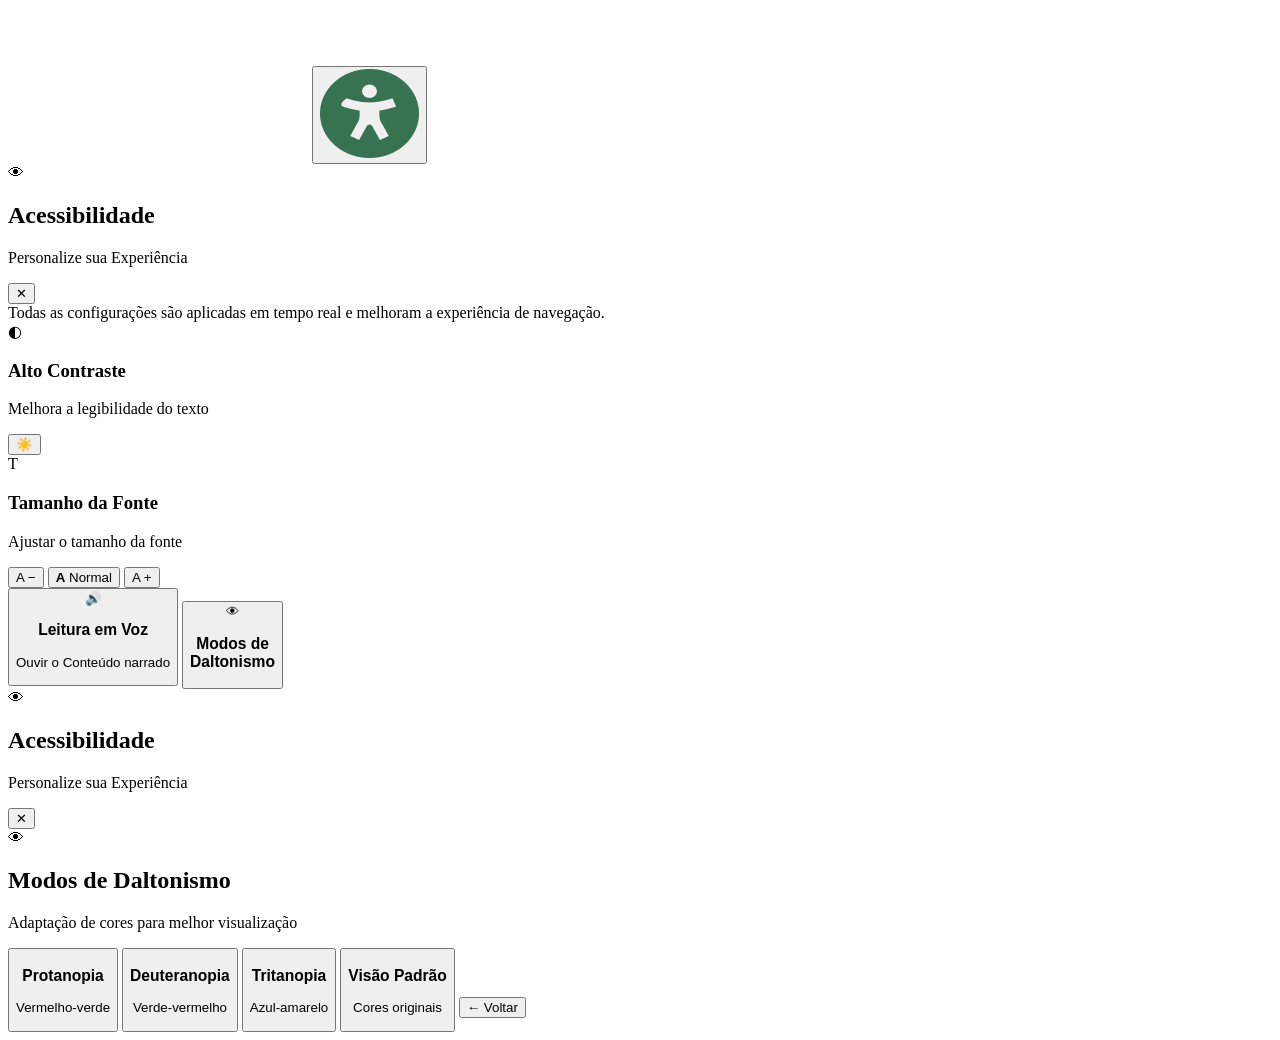
==== acessibilidade.html @ b93f496b "acessiblidade" ====
<!DOCTYPE html>
<html lang="pt-BR">

<head>

    <meta charset="UTF-8">

    <meta name="viewport" content="width=device-width, initial-scale=1.0">

    <title>Acessibilidade</title>

    <link rel="stylesheet" href="acessibilidade.css">
    <link rel="stylesheet" href="acessibilidade-global.css">

</head>

<body>

    <svg class="filtros">

        <filter id="protanopia">

            <feColorMatrix
                type="matrix"
                values="
                0.567 0.433 0     0 0
                0.558 0.442 0     0 0
                0     0.242 0.758 0 0
                0     0     0     1 0">
            </feColorMatrix>

        </filter>

        <filter id="deuteranopia">

            <feColorMatrix
                type="matrix"
                values="
                0.625 0.375 0     0 0
                0.700 0.300 0     0 0
                0     0.300 0.700 0 0
                0     0     0     1 0">
            </feColorMatrix>

        </filter>

        <filter id="tritanopia">

            <feColorMatrix
                type="matrix"
                values="
                0.950 0.050 0     0 0
                0     0.433 0.567 0 0
                0     0.475 0.525 0 0
                0     0     0     1 0">
            </feColorMatrix>

        </filter>

    </svg>

    <button
        id="abrirPainel"
        class="botao-acessibilidade"
        aria-label="Abrir acessibilidade">

        <img src="pictures/Vector.png" alt="Acessibilidade">

    </button>

    <section
        class="painel"
        id="painel"
        aria-label="Painel de acessibilidade">

        <div id="telaPrincipal">

            <header class="cabecalho">

                <div class="icone-olho">
                    👁
                </div>


                <div class="titulo">

                    <h2>Acessibilidade</h2>

                    <p>Personalize sua Experiência</p>

                </div>


                <button
                    id="fechar"
                    class="fechar"
                    aria-label="Fechar painel">

                    ✕

                </button>

            </header>

            <div class="aviso">

                Todas as configurações são aplicadas em tempo real
                e melhoram a experiência de navegação.

            </div>


            <div class="card contraste-card">

                <div class="icone-card">
                    ◐
                </div>


                <div class="informacao">

                    <h3>Alto Contraste</h3>

                    <p>
                        Melhora a legibilidade do texto
                    </p>

                </div>

                <button
                    id="botaoContraste"
                    class="switch"
                    aria-label="Ativar alto contraste">

                    <span id="iconeContraste">☀️</span>

                </button>

            </div>

            <div class="card fonte-card">

                <div class="icone-card icone-t">
                    T
                </div>


                <div class="informacao">

                    <h3>Tamanho da Fonte</h3>

                    <p>
                        Ajustar o tamanho da fonte
                    </p>

                </div>


                <div class="botoes-fonte">

                    <button id="diminuirFonte">
                        A −
                    </button>


                    <button id="fonteNormal">

                        <strong>A</strong>

                        <span>Normal</span>

                    </button>


                    <button id="aumentarFonte">
                        A +
                    </button>

                </div>

            </div>

            <div class="opcoes">

                <button
                    id="leituraVoz"
                    class="card-opcao">

                    <div class="icone-opcao">
                        🔊
                    </div>

                    <h3>Leitura em Voz</h3>

                    <p>
                        Ouvir o Conteúdo narrado
                    </p>

                </button>

                <button
                    id="abrirDaltonismo"
                    class="card-opcao">

                    <div class="icone-opcao">
                        👁
                    </div>

                    <h3>
                        Modos de<br>
                        Daltonismo
                    </h3>

                </button>

            </div>

        </div>

        <div
            id="telaDaltonismo"
            class="tela-daltonismo">

            <header class="cabecalho">

                <div class="icone-olho">
                    👁
                </div>


                <div class="titulo">

                    <h2>Acessibilidade</h2>

                    <p>Personalize sua Experiência</p>

                </div>


                <button
                    id="fecharDaltonismo"
                    class="fechar"
                    aria-label="Fechar painel">

                    ✕

                </button>

            </header>

            <div class="conteudo-daltonismo">


                <div class="titulo-daltonismo">

                    <div class="icone-card">
                        👁
                    </div>


                    <div>

                        <h2>
                            Modos de Daltonismo
                        </h2>

                        <p>
                            Adaptação de cores para melhor visualização
                        </p>

                    </div>

                </div>

                <button
                    class="modo-cor"
                    data-modo="protanopia">

                    <div class="texto-cor">

                        <h3>Protanopia</h3>

                        <p>Vermelho-verde</p>

                    </div>


                    <div class="cores">

                        <span class="cor protanopia-1"></span>

                        <span class="cor protanopia-2"></span>

                        <span class="cor protanopia-3"></span>

                    </div>

                </button>

                <button
                    class="modo-cor"
                    data-modo="deuteranopia">

                    <div class="texto-cor">

                        <h3>Deuteranopia</h3>

                        <p>Verde-vermelho</p>

                    </div>


                    <div class="cores">

                        <span class="cor deuteranopia-1"></span>

                        <span class="cor deuteranopia-2"></span>

                        <span class="cor deuteranopia-3"></span>

                    </div>

                </button>

                <button
                    class="modo-cor"
                    data-modo="tritanopia">

                    <div class="texto-cor">

                        <h3>Tritanopia</h3>

                        <p>Azul-amarelo</p>

                    </div>


                    <div class="cores">

                        <span class="cor tritanopia-1"></span>

                        <span class="cor tritanopia-2"></span>

                        <span class="cor tritanopia-3"></span>

                    </div>

                </button>

                <button
                    class="modo-cor"
                    data-modo="normal">

                    <div class="texto-cor">

                        <h3>Visão Padrão</h3>

                        <p>Cores originais</p>

                    </div>


                    <div class="cores">

                        <span class="cor padrao-1"></span>

                        <span class="cor padrao-2"></span>

                        <span class="cor padrao-3"></span>

                    </div>

                </button>

                <button
                    id="voltar"
                    class="voltar">

                    ← Voltar

                </button>

            </div>

        </div>

    </section>

    <script src="acessibilidade-global.js"></script>

</body>

</html>
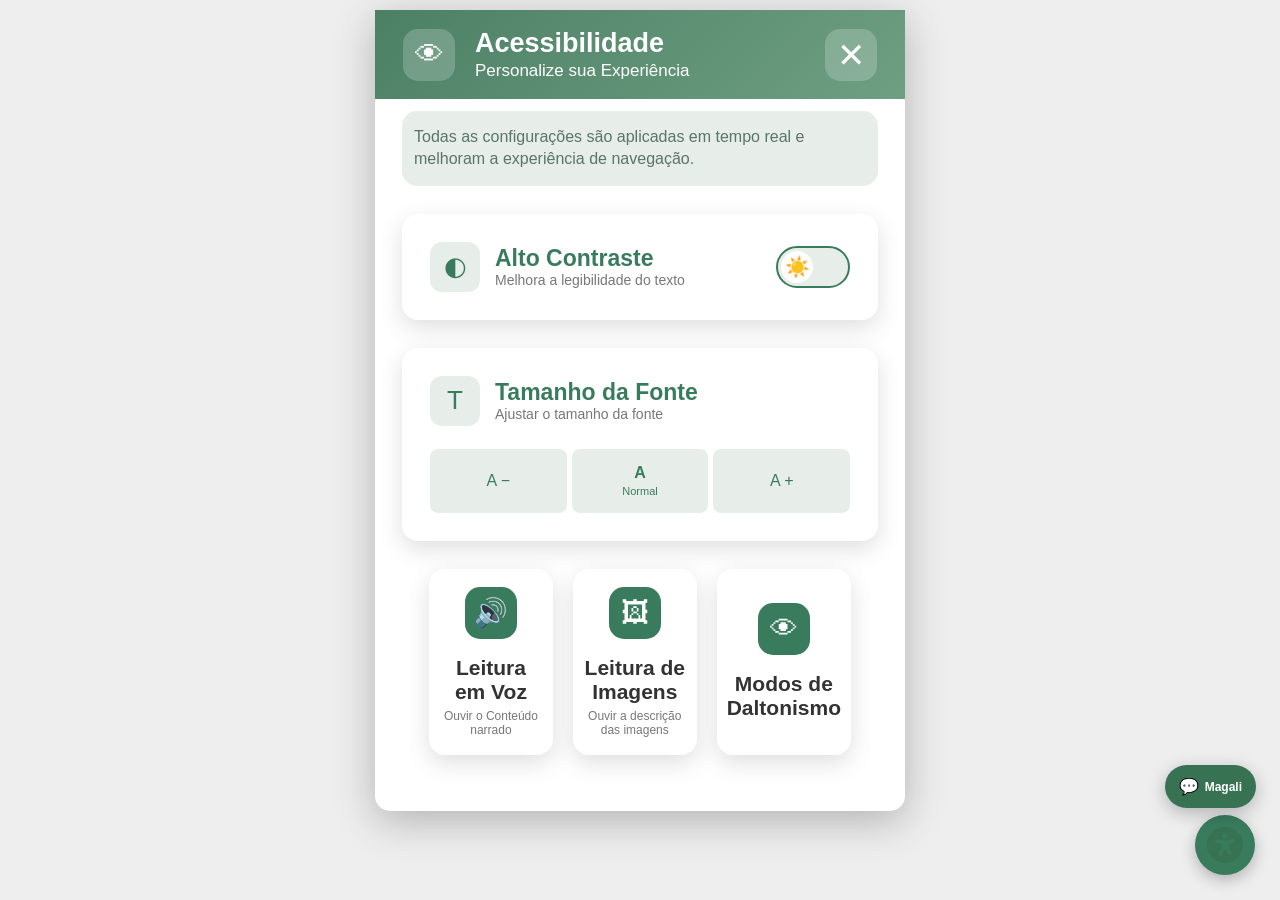
==== commit bc4b14de: "IA" ====
--- a/acessibilidade.html
+++ b/acessibilidade.html
@@ -199,6 +199,22 @@
                 </button>
 
                 <button
+                    id="leituraImagens"
+                    class="card-opcao">
+
+                    <div class="icone-opcao">
+                        🖼
+                    </div>
+
+                    <h3>Leitura de Imagens</h3>
+
+                    <p>
+                        Ouvir a descrição das imagens
+                    </p>
+
+                </button>
+
+                <button
                     id="abrirDaltonismo"
                     class="card-opcao">
 
--- a/acessibilidade.css
+++ b/acessibilidade.css
@@ -0,0 +1,1060 @@
+* {
+    margin: 0;
+    padding: 0;
+    box-sizing: border-box;
+}
+
+
+body {
+
+    font-family: Arial, Helvetica, sans-serif;
+
+    background: #eeeeee;
+
+    color: #333;
+
+    transition: all 0.3s ease;
+
+}
+
+.filtros {
+
+    position: absolute;
+
+    width: 0;
+
+    height: 0;
+
+}
+
+.conteudo-site {
+
+    min-height: 100vh;
+
+    padding: 50px;
+
+}
+
+
+.conteudo-site h1 {
+
+    margin-bottom: 20px;
+
+}
+
+
+.conteudo-site p {
+
+    margin-bottom: 15px;
+
+    line-height: 1.6;
+
+}
+
+.painel {
+
+    position: fixed;
+
+    top: 10px;
+
+    left: 50%;
+
+    transform: translateX(-50%);
+
+    width: 530px;
+
+    max-width: calc(100% - 30px);
+
+    max-height: calc(100vh - 20px);
+
+    overflow-y: auto;
+
+    background: #ffffff;
+
+    border-radius: 0 0 15px 15px;
+
+    box-shadow:
+        0 10px 40px rgba(0, 0, 0, 0.25);
+
+    z-index: 1000;
+
+}
+
+.cabecalho {
+
+    display: flex;
+
+    align-items: center;
+
+    gap: 20px;
+
+    padding: 18px 28px;
+
+    background:
+        linear-gradient(
+            135deg,
+            #4c8065,
+            #6e9f82
+        );
+
+    color: white;
+
+}
+
+
+.icone-olho {
+
+    width: 52px;
+
+    height: 52px;
+
+    border-radius: 15px;
+
+    background:
+        rgba(255,255,255,0.20);
+
+    display: flex;
+
+    align-items: center;
+
+    justify-content: center;
+
+    font-size: 29px;
+
+}
+
+
+.titulo {
+
+    flex: 1;
+
+}
+
+
+.titulo h2 {
+
+    font-size: 27px;
+
+    margin-bottom: 2px;
+
+}
+
+
+.titulo p {
+
+    font-size: 17px;
+
+}
+
+
+.fechar {
+
+    width: 52px;
+
+    height: 52px;
+
+    border: none;
+
+    border-radius: 15px;
+
+    background:
+        rgba(255,255,255,0.20);
+
+    color: white;
+
+    font-size: 34px;
+
+    cursor: pointer;
+
+    display: flex;
+
+    align-items: center;
+
+    justify-content: center;
+
+    transition: 0.2s;
+
+}
+
+
+.fechar:hover {
+
+    background:
+        rgba(255,255,255,0.35);
+
+}
+
+.aviso {
+
+    margin: 12px 27px 28px;
+
+    padding: 15px 12px;
+
+    border-radius: 15px;
+
+    background: #e7eee9;
+
+    color: #597566;
+
+    line-height: 1.4;
+
+}
+
+.card {
+
+    margin: 0 27px 28px;
+
+    padding: 28px;
+
+    background: white;
+
+    border-radius: 16px;
+
+    box-shadow:
+        0 8px 25px rgba(0,0,0,0.13);
+
+    display: flex;
+
+    align-items: center;
+
+    gap: 15px;
+
+    flex-wrap: wrap;
+
+}
+
+
+.icone-card {
+
+    width: 52px;
+
+    height: 52px;
+
+    border-radius: 15px;
+
+    background: #397c5d;
+
+    color: white;
+
+    display: flex;
+
+    align-items: center;
+
+    justify-content: center;
+
+    font-size: 28px;
+
+    flex-shrink: 0;
+
+}
+
+
+.informacao {
+
+    flex: 1;
+
+}
+
+
+.informacao h3 {
+
+    color: #397c5d;
+
+    font-size: 23px;
+
+}
+
+
+.informacao p {
+
+    color: #777;
+
+    margin-top: 3px;
+
+}
+
+.switch {
+
+    width: 88px;
+
+    height: 48px;
+
+    border: none;
+
+    border-radius: 30px;
+
+    background: #e1e5eb;
+
+    padding: 5px;
+
+    cursor: pointer;
+
+    display: flex;
+
+    align-items: center;
+
+    justify-content: flex-start;
+
+    transition: 0.3s;
+
+}
+
+
+.switch span {
+
+    width: 38px;
+
+    height: 38px;
+
+    border-radius: 50%;
+
+    background: white;
+
+    display: flex;
+
+    align-items: center;
+
+    justify-content: center;
+
+    font-size: 20px;
+
+    transition: 0.3s;
+
+}
+
+body.alto-contraste .switch {
+
+    background: #333;
+
+    justify-content: flex-end;
+
+}
+
+.botoes-fonte {
+
+    width: 100%;
+
+    display: flex;
+
+    gap: 20px;
+
+    margin-top: 8px;
+
+}
+
+
+.botoes-fonte button {
+
+    flex: 1;
+
+    height: 64px;
+
+    border: none;
+
+    border-radius: 14px;
+
+    background: #f0f1f4;
+
+    color: #818995;
+
+    cursor: pointer;
+
+    font-size: 22px;
+
+    font-weight: bold;
+
+    display: flex;
+
+    align-items: center;
+
+    justify-content: center;
+
+    flex-direction: column;
+
+    transition: 0.2s;
+
+}
+
+
+.botoes-fonte button:hover {
+
+    background: #dfe6e1;
+
+}
+
+
+.botoes-fonte span {
+
+    font-size: 16px;
+
+    margin-top: 3px;
+
+}
+
+.opcoes {
+
+    display: flex;
+
+    gap: 28px;
+
+    padding: 0 27px 28px;
+
+}
+
+
+.card-opcao {
+
+    flex: 1;
+
+    min-height: 160px;
+
+    border: none;
+
+    border-radius: 16px;
+
+    background: white;
+
+    box-shadow:
+        0 8px 25px rgba(0,0,0,0.13);
+
+    cursor: pointer;
+
+    padding: 20px;
+
+    text-align: center;
+
+    color: #397c5d;
+
+    display: flex;
+
+    align-items: center;
+
+    justify-content: center;
+
+    flex-direction: column;
+
+    transition: 0.2s;
+
+}
+
+
+.card-opcao:hover {
+
+    transform: translateY(-3px);
+
+}
+
+
+.icone-opcao {
+
+    width: 52px;
+
+    height: 52px;
+
+    border-radius: 15px;
+
+    background: #397c5d;
+
+    color: white;
+
+    display: flex;
+
+    align-items: center;
+
+    justify-content: center;
+
+    font-size: 25px;
+
+    margin-bottom: 12px;
+
+}
+
+
+.card-opcao h3 {
+
+    font-size: 21px;
+
+}
+
+
+.card-opcao p {
+
+    color: #777;
+
+    margin-top: 5px;
+
+}
+
+.tela-daltonismo {
+
+    display: none;
+
+}
+
+
+.conteudo-daltonismo {
+
+    padding: 14px 32px 25px;
+
+}
+
+
+.titulo-daltonismo {
+
+    display: flex;
+
+    align-items: center;
+
+    gap: 16px;
+
+    margin-bottom: 25px;
+
+}
+
+
+.titulo-daltonismo h2 {
+
+    color: #397c5d;
+
+    font-size: 23px;
+
+}
+
+
+.titulo-daltonismo p {
+
+    color: #777;
+
+    margin-top: 5px;
+
+}
+
+.modo-cor {
+
+    width: 100%;
+
+    min-height: 100px;
+
+    border: none;
+
+    border-radius: 17px;
+
+    background: #f9fafb;
+
+    box-shadow:
+        0 8px 20px rgba(0,0,0,0.12);
+
+    margin-bottom: 24px;
+
+    padding: 15px;
+
+    display: flex;
+
+    align-items: center;
+
+    justify-content: space-between;
+
+    cursor: pointer;
+
+    text-align: left;
+
+    transition: 0.2s;
+
+}
+
+
+.modo-cor:hover {
+
+    transform: translateY(-2px);
+
+    box-shadow:
+        0 10px 25px rgba(0,0,0,0.18);
+
+}
+
+
+.texto-cor h3 {
+
+    color: #397c5d;
+
+    font-size: 24px;
+
+}
+
+
+.texto-cor p {
+
+    color: #777;
+
+    font-size: 16px;
+
+    margin-top: 5px;
+
+}
+
+.cores {
+
+    display: flex;
+
+    gap: 14px;
+
+}
+
+
+.cor {
+
+    width: 46px;
+
+    height: 46px;
+
+    border-radius: 12px;
+
+    border: 2px solid #ddd;
+
+}
+
+.protanopia-1 {
+
+    background: #bd8907;
+
+}
+
+
+.protanopia-2 {
+
+    background: #4169d9;
+
+}
+
+
+.protanopia-3 {
+
+    background: #ffd000;
+
+}
+
+.deuteranopia-1 {
+
+    background: #974b10;
+
+}
+
+
+.deuteranopia-2 {
+
+    background: #4787b5;
+
+}
+
+
+.deuteranopia-3 {
+
+    background: #f5a15e;
+
+}
+
+.tritanopia-1 {
+
+    background: #e7153c;
+
+}
+
+
+.tritanopia-2 {
+
+    background: #13bec5;
+
+}
+
+
+.tritanopia-3 {
+
+    background: #ef63ac;
+
+}
+
+.padrao-1 {
+
+    background: #286644;
+
+}
+
+
+.padrao-2 {
+
+    background: #a3d2b8;
+
+}
+
+
+.padrao-3 {
+
+    background: #86bea0;
+
+}
+
+.voltar {
+
+    width: 100%;
+
+    padding: 14px;
+
+    border: none;
+
+    border-radius: 12px;
+
+    background: #397c5d;
+
+    color: white;
+
+    font-size: 17px;
+
+    cursor: pointer;
+
+}
+
+
+.voltar:hover {
+
+    background: #2f684d;
+
+}
+
+.botao-acessibilidade {
+
+    position: fixed;
+
+    right: 25px;
+
+    bottom: 25px;
+
+    width: 60px;
+
+    height: 60px;
+
+    border: none;
+
+    border-radius: 50%;
+
+    background: #397c5d;
+
+    color: white;
+
+    font-size: 27px;
+
+    cursor: pointer;
+
+    box-shadow:
+        0 5px 15px rgba(0,0,0,0.25);
+
+    display: flex;
+
+    align-items: center;
+
+    justify-content: center;
+
+    z-index: 900;
+
+}
+
+.botao-acessibilidade img {
+
+    width: 36px;
+
+    height: 36px;
+
+    display: block;
+
+}
+
+body.alto-contraste {
+
+    background: #000;
+
+    color: white;
+
+}
+
+
+body.alto-contraste .conteudo-site {
+
+    background: #000;
+
+    color: white;
+
+}
+
+
+body.alto-contraste .painel {
+
+    background: #000;
+
+    border: 2px solid white;
+
+}
+
+
+body.alto-contraste .cabecalho {
+
+    background: #000;
+
+    border-bottom: 2px solid white;
+
+}
+
+
+body.alto-contraste .aviso {
+
+    background: #000;
+
+    color: white;
+
+    border: 2px solid white;
+
+}
+
+
+body.alto-contraste .card,
+
+body.alto-contraste .card-opcao,
+
+body.alto-contraste .modo-cor {
+
+    background: #000;
+
+    color: white;
+
+    border: 2px solid white;
+
+    box-shadow: none;
+
+}
+
+
+body.alto-contraste h2,
+
+body.alto-contraste h3,
+
+body.alto-contraste p {
+
+    color: white;
+
+}
+
+
+body.alto-contraste .botoes-fonte button {
+
+    background: #000;
+
+    color: white;
+
+    border: 2px solid white;
+
+}
+
+body.protanopia {
+
+    filter: url("#protanopia");
+
+}
+
+
+body.deuteranopia {
+
+    filter: url("#deuteranopia");
+
+}
+
+
+body.tritanopia {
+
+    filter: url("#tritanopia");
+
+}
+
+@media (max-width: 560px){
+    .conteudo-site{
+        padding: 28px 16px 90px;
+    }
+
+    .painel{
+        width: calc(100% - 16px);
+        max-width: none;
+        max-height: calc(100vh - 16px);
+        top: 8px;
+    }
+
+    .cabecalho{
+        gap: 10px;
+        padding: 14px 16px;
+    }
+
+    .icone-olho{
+        width: 42px;
+        height: 42px;
+        flex: 0 0 42px;
+        font-size: 24px;
+    }
+
+    .titulo h2{
+        font-size: 20px;
+    }
+
+    .titulo p{
+        font-size: 13px;
+    }
+
+    .fechar{
+        width: 42px;
+        height: 42px;
+        font-size: 26px;
+    }
+
+    .card{
+        margin: 0 16px 16px;
+        padding: 16px;
+    }
+
+    .opcoes{
+        gap: 10px;
+        margin: 0 16px 16px;
+    }
+
+    .card-opcao{
+        padding: 14px 8px;
+    }
+}
+
+@media (max-width: 600px) {
+
+    .painel {
+
+        top: 0;
+
+        width: 100%;
+
+        max-width: 100%;
+
+        max-height: 100vh;
+
+        border-radius: 0;
+
+    }
+
+
+    .cabecalho {
+
+        padding: 15px;
+
+        gap: 12px;
+
+    }
+
+
+    .icone-olho {
+
+        width: 48px;
+
+        height: 48px;
+
+    }
+
+
+    .titulo h2 {
+
+        font-size: 22px;
+
+    }
+
+
+    .titulo p {
+
+        font-size: 14px;
+
+    }
+
+
+    .fechar {
+
+        width: 48px;
+
+        height: 48px;
+
+    }
+
+
+    .card {
+
+        margin-left: 15px;
+
+        margin-right: 15px;
+
+        padding: 20px;
+
+    }
+
+
+    .aviso {
+
+        margin-left: 15px;
+
+        margin-right: 15px;
+
+    }
+
+
+    .opcoes {
+
+        padding-left: 15px;
+
+        padding-right: 15px;
+
+        flex-direction: column;
+
+    }
+
+
+    .botoes-fonte {
+
+        gap: 8px;
+
+    }
+
+
+    .conteudo-daltonismo {
+
+        padding: 15px;
+
+    }
+
+
+    .modo-cor {
+
+        padding: 14px;
+
+    }
+
+
+    .cores {
+
+        gap: 6px;
+
+    }
+
+
+    .cor {
+
+        width: 39px;
+
+        height: 39px;
+
+    }
+
+
+    .texto-cor h3 {
+
+        font-size: 20px;
+
+    }
+
+}
--- a/acessibilidade-global.css
+++ b/acessibilidade-global.css
@@ -0,0 +1,399 @@
+.painel {
+    position: fixed;
+    top: 10px;
+    left: 50%;
+    transform: translateX(-50%);
+    width: 530px;
+    max-width: calc(100% - 30px);
+    max-height: calc(100vh - 20px);
+    overflow-y: auto;
+    background: #fff;
+    border-radius: 0 0 15px 15px;
+    box-shadow: 0 10px 40px rgba(0, 0, 0, .25);
+    z-index: 1000;
+}
+
+.chat-magali-botao {
+    position: fixed;
+    right: 24px;
+    bottom: 92px;
+    z-index: 999;
+    display: flex;
+    align-items: center;
+    gap: 6px;
+    padding: 12px 14px;
+    border: 0;
+    border-radius: 24px;
+    background: #377252;
+    color: #fff;
+    box-shadow: 0 5px 18px rgba(0, 0, 0, .25);
+    cursor: pointer;
+    font: inherit;
+}
+
+.chat-magali-botao:hover { background: #24543d; }
+.chat-magali-botao span { font-size: 12px; font-weight: 600; }
+.chat-magali[hidden] { display: none; }
+.chat-magali {
+    position: fixed;
+    right: 24px;
+    bottom: 150px;
+    z-index: 1100;
+    width: min(360px, calc(100vw - 32px));
+    overflow: hidden;
+    border-radius: 16px;
+    background: #fff;
+    box-shadow: 0 12px 35px rgba(0, 0, 0, .28);
+}
+.chat-magali-cabecalho { display: flex; align-items: center; gap: 10px; padding: 14px; background: #377252; color: #fff; }
+.chat-magali-cabecalho strong, .chat-magali-cabecalho span { display: block; }
+.chat-magali-cabecalho span { margin-top: 2px; font-size: 11px; opacity: .85; }
+.chat-magali-avatar { display: grid; place-items: center; width: 36px; height: 36px; border-radius: 50%; background: #d9fdd3; color: #24543d; font-weight: 700; }
+.chat-magali-avatar { display: flex; align-items: center; justify-content: center; }
+.chat-magali-fechar { margin-left: auto; border: 0; background: transparent; color: #fff; font-size: 25px; cursor: pointer; }
+.chat-magali-mensagens { display: flex; flex-direction: column; gap: 8px; max-height: 280px; padding: 14px; overflow-y: auto; background: #f3f6f3; }
+.chat-magali-mensagem { max-width: 85%; margin: 0; padding: 9px 11px; border-radius: 12px; font-size: 13px; line-height: 1.4; }
+.chat-magali-mensagem.magali { align-self: flex-start; background: #fff; color: #263c2e; }
+.chat-magali-mensagem.usuario { align-self: flex-end; background: #d9fdd3; color: #24543d; }
+.chat-magali-form { display: flex; gap: 8px; padding: 10px; background: #fff; }
+.chat-magali-form input { min-width: 0; flex: 1; padding: 10px; border: 1px solid #c9d8cd; border-radius: 20px; outline: none; font: inherit; }
+.chat-magali-form button { width: 40px; border: 0; border-radius: 50%; background: #377252; color: #fff; cursor: pointer; }
+.sr-only { position: absolute; width: 1px; height: 1px; padding: 0; margin: -1px; overflow: hidden; clip: rect(0, 0, 0, 0); white-space: nowrap; border: 0; }
+
+@media (max-width: 520px) {
+    .chat-magali-botao { right: 16px; bottom: 82px; }
+    .chat-magali { right: 16px; bottom: 138px; }
+}
+
+.painel[hidden] {
+    display: none;
+}
+
+.painel .cabecalho {
+    display: flex;
+    align-items: center;
+    gap: 20px;
+    padding: 18px 28px;
+    background: linear-gradient(135deg, #4c8065, #6e9f82);
+    color: #fff;
+    cursor: grab;
+    touch-action: none;
+}
+
+.painel.arrastando .cabecalho {
+    cursor: grabbing;
+}
+
+.confirmacao-acessibilidade[hidden] {
+    display: none;
+}
+
+.confirmacao-acessibilidade {
+    position: fixed;
+    inset: 0;
+    z-index: 2000;
+    display: grid;
+    place-items: center;
+    padding: 20px;
+    background: rgba(0, 0, 0, .55);
+}
+
+.confirmacao-acessibilidade { display: flex; align-items: center; justify-content: center; }
+
+.confirmacao-caixa {
+    width: min(360px, 100%);
+    padding: 24px;
+    border-radius: 14px;
+    background: #fff;
+    color: #263c2e;
+    box-shadow: 0 12px 35px rgba(0, 0, 0, .3);
+    text-align: center;
+}
+
+.confirmacao-caixa h2 {
+    margin: 0 0 10px;
+    color: #244b35;
+}
+
+.confirmacao-caixa p {
+    margin: 0 0 20px;
+    line-height: 1.5;
+}
+
+.confirmacao-acoes {
+    display: flex;
+    justify-content: center;
+    gap: 10px;
+}
+
+.confirmacao-acoes button {
+    width: auto;
+    min-width: 100px;
+    padding: 10px 16px;
+    border: 0;
+    border-radius: 8px;
+    cursor: pointer;
+}
+
+#cancelarConfirmacao {
+    background: #e7eee9;
+    color: #315d45;
+}
+
+#aceitarConfirmacao {
+    background: #377252;
+    color: #fff;
+}
+
+.cancelar-acao {
+    background: #e7eee9;
+    color: #315d45;
+}
+
+.aceitar-acao {
+    background: #a62e2e;
+    color: #fff;
+}
+
+body.alto-contraste .confirmacao-caixa {
+    background: #000;
+    border: 2px solid #fff;
+    color: #fff;
+}
+
+body.alto-contraste .confirmacao-caixa h2,
+body.alto-contraste .confirmacao-caixa p {
+    color: #fff;
+}
+
+.painel .icone-olho {
+    width: 52px;
+    height: 52px;
+    border-radius: 15px;
+    background: rgba(255, 255, 255, .2);
+    display: flex;
+    align-items: center;
+    justify-content: center;
+    font-size: 29px;
+}
+
+.painel .titulo { flex: 1; }
+.painel .titulo h2 { margin: 0 0 2px; font-size: 27px; }
+.painel .titulo p { margin: 0; font-size: 17px; }
+
+.painel button { font: inherit; cursor: pointer; }
+.painel .fechar {
+    width: 52px;
+    height: 52px;
+    border: 0;
+    border-radius: 15px;
+    background: rgba(255, 255, 255, .2);
+    color: #fff;
+    font-size: 34px;
+}
+
+.painel .aviso {
+    margin: 12px 27px 28px;
+    padding: 15px 12px;
+    border-radius: 15px;
+    background: #e7eee9;
+    color: #597566;
+    line-height: 1.4;
+}
+
+.painel .card {
+    margin: 0 27px 28px;
+    padding: 28px;
+    background: #fff;
+    border-radius: 16px;
+    box-shadow: 0 8px 25px rgba(0, 0, 0, .13);
+    display: flex;
+    align-items: center;
+    gap: 15px;
+}
+
+.painel .icone-card {
+    width: 50px;
+    height: 50px;
+    flex: 0 0 50px;
+    border-radius: 12px;
+    background: #e7eee9;
+    display: flex;
+    align-items: center;
+    justify-content: center;
+    color: #397c5d;
+    font-size: 26px;
+}
+
+.painel .informacao { flex: 1; }
+.painel .informacao h3, .painel .informacao p { margin: 0; }
+.painel .informacao p { color: #777; font-size: 14px; }
+.painel .switch {
+    width: 74px;
+    height: 42px;
+    padding: 3px;
+    border: 2px solid #397c5d;
+    border-radius: 24px;
+    background: #e7eee9;
+    display: flex;
+    align-items: center;
+    justify-content: flex-start;
+    font-size: 22px;
+}
+.painel .switch span {
+    width: 32px;
+    height: 32px;
+    border-radius: 50%;
+    background: #fff;
+    display: flex;
+    align-items: center;
+    justify-content: center;
+    line-height: 1;
+}
+body.alto-contraste .painel .switch {
+    background: #222;
+    border-color: #fff;
+    justify-content: flex-end;
+}
+.painel .botoes-fonte { display: flex; gap: 5px; }
+.painel .botoes-fonte button, .painel .voltar {
+    padding: 10px;
+    border: 0;
+    border-radius: 8px;
+    background: #e7eee9;
+    color: #397c5d;
+}
+.painel .botoes-fonte span { display: block; font-size: 11px; }
+.painel .opcoes { display: flex; gap: 20px; margin: 0 27px 28px; }
+.painel .card-opcao {
+    flex: 1;
+    padding: 18px 10px;
+    border: 0;
+    border-radius: 16px;
+    background: #fff;
+    box-shadow: 0 8px 25px rgba(0, 0, 0, .13);
+    color: #333;
+}
+.painel .icone-opcao { font-size: 28px; }
+.painel .card-opcao h3, .painel .card-opcao p { margin: 5px 0 0; }
+.painel .card-opcao p { font-size: 12px; color: #777; }
+.painel .card-opcao.ativo { background: #d9fdd3; box-shadow: 0 0 0 3px #377252; }
+.painel .tela-daltonismo[hidden] { display: none; }
+.painel .conteudo-daltonismo { padding: 25px 27px; }
+.painel .titulo-daltonismo { display: flex; gap: 15px; align-items: center; margin-bottom: 20px; }
+.painel .titulo-daltonismo h2, .painel .titulo-daltonismo p { margin: 0; }
+.painel .titulo-daltonismo p { color: #777; font-size: 13px; }
+.painel .modo-cor {
+    width: 100%;
+    margin-bottom: 12px;
+    padding: 15px;
+    border: 0;
+    border-radius: 12px;
+    background: #f2f5f3;
+    display: flex;
+    align-items: center;
+    justify-content: space-between;
+    text-align: left;
+}
+.painel .modo-cor h3, .painel .modo-cor p { margin: 0; }
+.painel .modo-cor p { color: #777; font-size: 13px; }
+.painel .cores { display: flex; gap: 4px; }
+.painel .cor { width: 18px; height: 18px; border-radius: 50%; }
+.painel .protanopia-1 { background: #d9534f; }
+.painel .protanopia-2 { background: #5cb85c; }
+.painel .protanopia-3 { background: #428bca; }
+.painel .deuteranopia-1 { background: #e6ab02; }
+.painel .deuteranopia-2 { background: #7570b3; }
+.painel .deuteranopia-3 { background: #1b9e77; }
+.painel .tritanopia-1 { background: #e7298a; }
+.painel .tritanopia-2 { background: #66a61e; }
+.painel .tritanopia-3 { background: #1f78b4; }
+.painel .padrao-1 { background: #f00; }
+.painel .padrao-2 { background: #0a0; }
+.painel .padrao-3 { background: #00f; }
+.painel .voltar { width: 100%; margin-top: 8px; }
+
+body.alto-contraste { background: #000; color: #fff; }
+body.alto-contraste .painel { background: #000; border: 2px solid #fff; }
+body.alto-contraste a,
+body.alto-contraste label,
+body.alto-contraste input,
+body.alto-contraste textarea,
+body.alto-contraste select,
+body.alto-contraste li,
+body.alto-contraste span,
+body.alto-contraste h1,
+body.alto-contraste h2,
+body.alto-contraste h3,
+body.alto-contraste h4,
+body.alto-contraste p { color: #fff; }
+body.alto-contraste input,
+body.alto-contraste textarea,
+body.alto-contraste select,
+body.alto-contraste button { background: #000; color: #fff; border-color: #fff; }
+body.alto-contraste img { outline: 1px solid #fff; }
+body.alto-contraste .painel .icone-card,
+body.alto-contraste .painel .aviso { background: #000; color: #fff; border: 2px solid #fff; }
+body.alto-contraste .painel .card-opcao,
+body.alto-contraste .painel .modo-cor { background: #000; color: #fff; border: 2px solid #fff; }
+body.protanopia { filter: url('#protanopia'); }
+body.deuteranopia { filter: url('#deuteranopia'); }
+body.tritanopia { filter: url('#tritanopia'); }
+
+@media (max-width: 560px){
+    .painel{
+        top: 8px;
+        width: calc(100% - 16px);
+        max-width: none;
+        max-height: calc(100vh - 16px);
+    }
+
+    .painel .cabecalho{
+        gap: 10px;
+        padding: 14px 16px;
+    }
+
+    .painel .icone-olho{
+        width: 42px;
+        height: 42px;
+        flex: 0 0 42px;
+        font-size: 24px;
+    }
+
+    .painel .titulo h2{
+        font-size: 20px;
+    }
+
+    .painel .titulo p{
+        font-size: 13px;
+    }
+
+    .painel .fechar{
+        width: 42px;
+        height: 42px;
+        font-size: 26px;
+    }
+
+    .painel .card{
+        margin: 0 16px 16px;
+        padding: 16px;
+        gap: 10px;
+    }
+
+    .painel .botoes-fonte{
+        gap: 3px;
+    }
+
+    .painel .botoes-fonte button{
+        padding: 8px 5px;
+    }
+
+    .painel .opcoes{
+        gap: 10px;
+        margin: 0 16px 16px;
+    }
+
+    .painel .card-opcao{
+        padding: 14px 8px;
+    }
+}
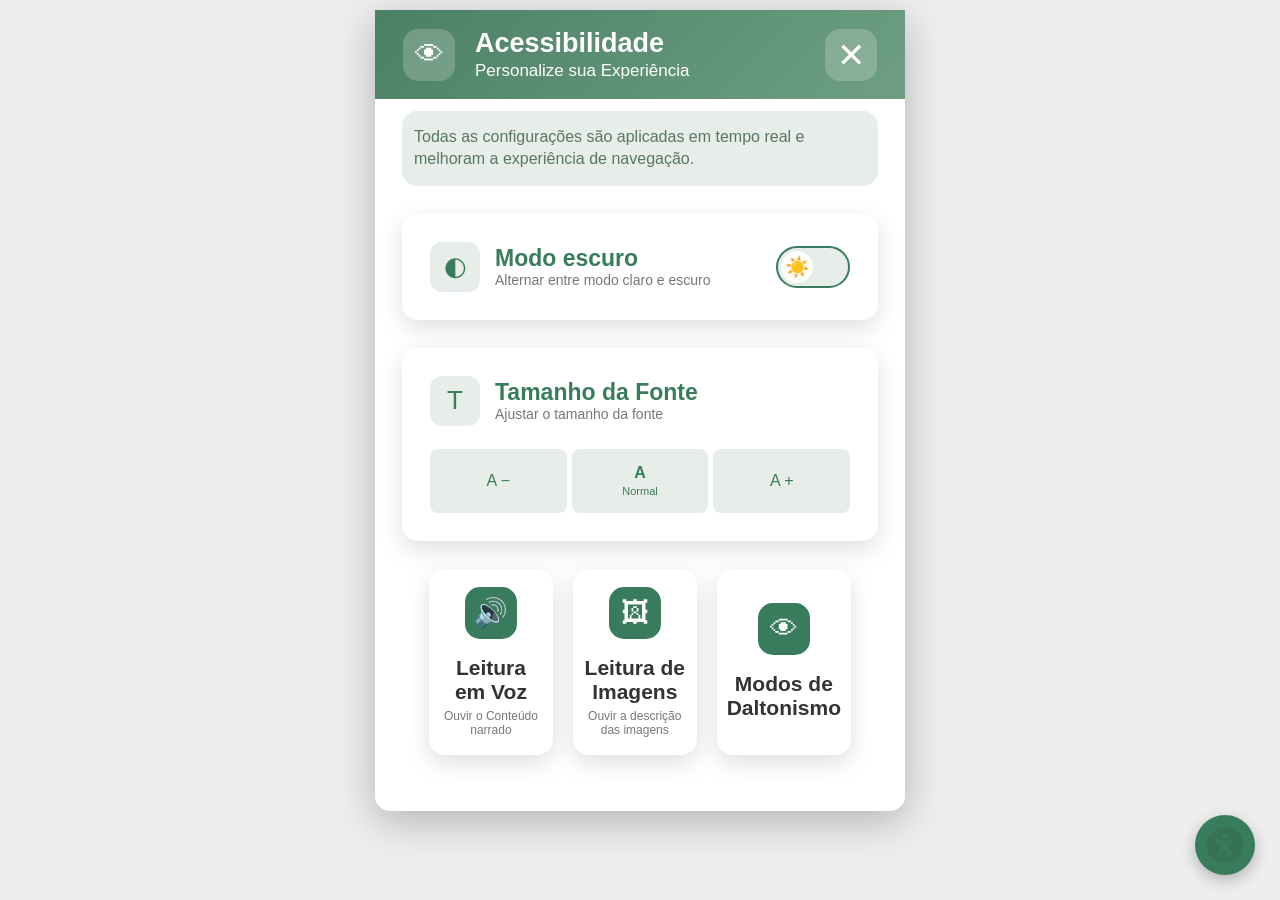
==== commit 22475e6a: "geral" ====
--- a/acessibilidade.html
+++ b/acessibilidade.html
@@ -119,20 +119,21 @@
 
                 <div class="informacao">
 
-                    <h3>Alto Contraste</h3>
+                    <h3>Modo escuro</h3>
 
                     <p>
-                        Melhora a legibilidade do texto
+                        Alternar entre modo claro e escuro
                     </p>
 
                 </div>
 
                 <button
-                    id="botaoContraste"
+                    id="botaoTema"
                     class="switch"
-                    aria-label="Ativar alto contraste">
-
-                    <span id="iconeContraste">☀️</span>
+                    aria-label="Ativar modo escuro"
+                    aria-pressed="false">
+
+                    <span id="iconeTema">☀️</span>
 
                 </button>
 
--- a/acessibilidade-global.css
+++ b/acessibilidade-global.css
@@ -11,58 +11,6 @@
     border-radius: 0 0 15px 15px;
     box-shadow: 0 10px 40px rgba(0, 0, 0, .25);
     z-index: 1000;
-}
-
-.chat-magali-botao {
-    position: fixed;
-    right: 24px;
-    bottom: 92px;
-    z-index: 999;
-    display: flex;
-    align-items: center;
-    gap: 6px;
-    padding: 12px 14px;
-    border: 0;
-    border-radius: 24px;
-    background: #377252;
-    color: #fff;
-    box-shadow: 0 5px 18px rgba(0, 0, 0, .25);
-    cursor: pointer;
-    font: inherit;
-}
-
-.chat-magali-botao:hover { background: #24543d; }
-.chat-magali-botao span { font-size: 12px; font-weight: 600; }
-.chat-magali[hidden] { display: none; }
-.chat-magali {
-    position: fixed;
-    right: 24px;
-    bottom: 150px;
-    z-index: 1100;
-    width: min(360px, calc(100vw - 32px));
-    overflow: hidden;
-    border-radius: 16px;
-    background: #fff;
-    box-shadow: 0 12px 35px rgba(0, 0, 0, .28);
-}
-.chat-magali-cabecalho { display: flex; align-items: center; gap: 10px; padding: 14px; background: #377252; color: #fff; }
-.chat-magali-cabecalho strong, .chat-magali-cabecalho span { display: block; }
-.chat-magali-cabecalho span { margin-top: 2px; font-size: 11px; opacity: .85; }
-.chat-magali-avatar { display: grid; place-items: center; width: 36px; height: 36px; border-radius: 50%; background: #d9fdd3; color: #24543d; font-weight: 700; }
-.chat-magali-avatar { display: flex; align-items: center; justify-content: center; }
-.chat-magali-fechar { margin-left: auto; border: 0; background: transparent; color: #fff; font-size: 25px; cursor: pointer; }
-.chat-magali-mensagens { display: flex; flex-direction: column; gap: 8px; max-height: 280px; padding: 14px; overflow-y: auto; background: #f3f6f3; }
-.chat-magali-mensagem { max-width: 85%; margin: 0; padding: 9px 11px; border-radius: 12px; font-size: 13px; line-height: 1.4; }
-.chat-magali-mensagem.magali { align-self: flex-start; background: #fff; color: #263c2e; }
-.chat-magali-mensagem.usuario { align-self: flex-end; background: #d9fdd3; color: #24543d; }
-.chat-magali-form { display: flex; gap: 8px; padding: 10px; background: #fff; }
-.chat-magali-form input { min-width: 0; flex: 1; padding: 10px; border: 1px solid #c9d8cd; border-radius: 20px; outline: none; font: inherit; }
-.chat-magali-form button { width: 40px; border: 0; border-radius: 50%; background: #377252; color: #fff; cursor: pointer; }
-.sr-only { position: absolute; width: 1px; height: 1px; padding: 0; margin: -1px; overflow: hidden; clip: rect(0, 0, 0, 0); white-space: nowrap; border: 0; }
-
-@media (max-width: 520px) {
-    .chat-magali-botao { right: 16px; bottom: 82px; }
-    .chat-magali { right: 16px; bottom: 138px; }
 }
 
 .painel[hidden] {
@@ -340,6 +288,69 @@
 body.deuteranopia { filter: url('#deuteranopia'); }
 body.tritanopia { filter: url('#tritanopia'); }
 
+body.modo-escuro {
+    background: #141a17 !important;
+    color: #edf5ef !important;
+}
+
+body.modo-escuro .container,
+body.modo-escuro main,
+body.modo-escuro .conteudo-site,
+body.modo-escuro section,
+body.modo-escuro article,
+body.modo-escuro .card,
+body.modo-escuro .publicar-comunidade,
+body.modo-escuro .publicar-receita,
+body.modo-escuro .historico-comentarios,
+body.modo-escuro .dados-perfil,
+body.modo-escuro .receita-publicada {
+    background-color: #1d2821 !important;
+    color: #edf5ef !important;
+}
+
+body.modo-escuro h1,
+body.modo-escuro h2,
+body.modo-escuro h3,
+body.modo-escuro h4,
+body.modo-escuro p,
+body.modo-escuro label,
+body.modo-escuro span,
+body.modo-escuro strong,
+body.modo-escuro li,
+body.modo-escuro a {
+    color: #edf5ef !important;
+}
+
+body.modo-escuro input,
+body.modo-escuro textarea,
+body.modo-escuro select {
+    background: #111813 !important;
+    color: #edf5ef !important;
+    border-color: #607568 !important;
+}
+
+body.modo-escuro .painel {
+    background: #172019;
+    border: 1px solid #607568;
+}
+
+body.modo-escuro .painel .card,
+body.modo-escuro .painel .card-opcao {
+    background: #243329 !important;
+}
+
+body.modo-escuro .painel .aviso,
+body.modo-escuro .painel .icone-card,
+body.modo-escuro .painel .botoes-fonte button {
+    background: #304238 !important;
+    color: #edf5ef !important;
+}
+
+body.modo-escuro .painel .card-opcao p,
+body.modo-escuro .painel .informacao p {
+    color: #bdd0c1 !important;
+}
+
 @media (max-width: 560px){
     .painel{
         top: 8px;
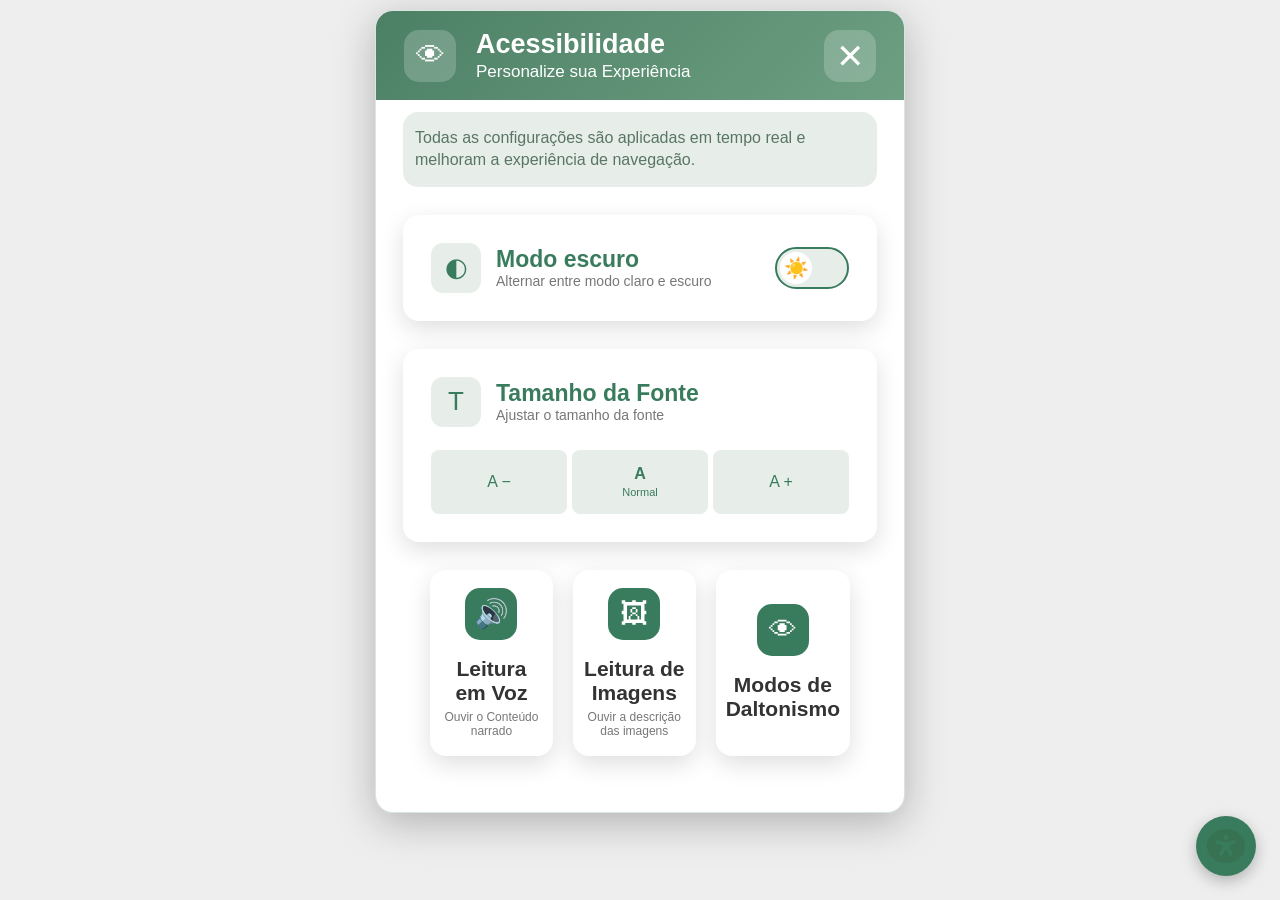
==== commit dd4d6041: "atualizado" ====
--- a/acessibilidade.html
+++ b/acessibilidade.html
@@ -10,7 +10,7 @@
     <title>Acessibilidade</title>
 
     <link rel="stylesheet" href="acessibilidade.css">
-    <link rel="stylesheet" href="acessibilidade-global.css">
+    <link rel="stylesheet" href="ocultar/acessibilidade-global.css">
 
 </head>
 
@@ -64,7 +64,7 @@
         class="botao-acessibilidade"
         aria-label="Abrir acessibilidade">
 
-        <img src="pictures/Vector.png" alt="Acessibilidade">
+        <img src="pictures/Vector%20(1).png" alt="Acessibilidade">
 
     </button>
 
@@ -403,7 +403,7 @@
 
     </section>
 
-    <script src="acessibilidade-global.js"></script>
+    <script src="ocultar/acessibilidade-global.js"></script>
 
 </body>
 
--- a/ocultar/acessibilidade-global.css
+++ b/ocultar/acessibilidade-global.css
@@ -0,0 +1,489 @@
+.painel {
+    position: fixed;
+    top: 10px;
+    left: 50%;
+    transform: translateX(-50%);
+    width: 530px;
+    max-width: calc(100% - 30px);
+    max-height: calc(100vh - 20px);
+    overflow-y: auto;
+    background: #fff;
+    border: 1px solid rgba(55, 114, 82, .18);
+    border-radius: 18px;
+    box-shadow: 0 10px 40px rgba(0, 0, 0, .25);
+    z-index: 1000;
+}
+
+.acessibilidade,
+.botao-acessibilidade {
+    position: fixed;
+    right: 24px;
+    bottom: 24px;
+    z-index: 900;
+    width: 60px;
+    height: 60px;
+    box-sizing: border-box;
+    display: flex;
+    align-items: center;
+    justify-content: center;
+    padding: 11px;
+    border: 0;
+    border-radius: 50%;
+    background: #397c5d;
+    box-shadow: 0 5px 15px rgba(0, 0, 0, .25);
+    color: #fff;
+    text-decoration: none;
+    cursor: pointer;
+}
+
+.acessibilidade img,
+.botao-acessibilidade img {
+    display: block;
+    width: 100%;
+    height: 100%;
+    object-fit: contain;
+}
+
+.painel[hidden] {
+    display: none;
+}
+
+.painel .cabecalho {
+    display: flex;
+    align-items: center;
+    gap: 20px;
+    padding: 18px 28px;
+    background: linear-gradient(135deg, #4c8065, #6e9f82);
+    color: #fff;
+    cursor: grab;
+    touch-action: none;
+}
+
+.painel.arrastando .cabecalho {
+    cursor: grabbing;
+}
+
+.confirmacao-acessibilidade[hidden] {
+    display: none;
+}
+
+.confirmacao-acessibilidade {
+    position: fixed;
+    inset: 0;
+    z-index: 2000;
+    display: grid;
+    place-items: center;
+    padding: 20px;
+    background: rgba(0, 0, 0, .55);
+}
+
+.confirmacao-acessibilidade { display: flex; align-items: center; justify-content: center; }
+
+.confirmacao-caixa {
+    width: min(360px, 100%);
+    padding: 24px;
+    border-radius: 14px;
+    background: #fff;
+    color: #263c2e;
+    box-shadow: 0 12px 35px rgba(0, 0, 0, .3);
+    text-align: center;
+}
+
+.confirmacao-caixa h2 {
+    margin: 0 0 10px;
+    color: #244b35;
+}
+
+.confirmacao-caixa p {
+    margin: 0 0 20px;
+    line-height: 1.5;
+}
+
+.confirmacao-acoes {
+    display: flex;
+    justify-content: center;
+    gap: 10px;
+}
+
+.confirmacao-acoes button {
+    width: auto;
+    min-width: 100px;
+    padding: 10px 16px;
+    border: 0;
+    border-radius: 8px;
+    cursor: pointer;
+}
+
+#cancelarConfirmacao {
+    background: #e7eee9;
+    color: #315d45;
+}
+
+#aceitarConfirmacao {
+    background: #377252;
+    color: #fff;
+}
+
+.cancelar-acao {
+    background: #e7eee9;
+    color: #315d45;
+}
+
+.aceitar-acao {
+    background: #a62e2e;
+    color: #fff;
+}
+
+body.alto-contraste .confirmacao-caixa {
+    background: #000;
+    border: 2px solid #fff;
+    color: #fff;
+}
+
+body.alto-contraste .confirmacao-caixa h2,
+body.alto-contraste .confirmacao-caixa p {
+    color: #fff;
+}
+
+.painel .icone-olho {
+    width: 52px;
+    height: 52px;
+    border-radius: 15px;
+    background: rgba(255, 255, 255, .2);
+    display: flex;
+    align-items: center;
+    justify-content: center;
+    font-size: 29px;
+}
+
+.painel .titulo { flex: 1; }
+.painel .titulo h2 { margin: 0 0 2px; font-size: 27px; }
+.painel .titulo p { margin: 0; font-size: 17px; }
+
+.painel button { font: inherit; cursor: pointer; }
+.painel .fechar {
+    width: 52px;
+    height: 52px;
+    border: 0;
+    border-radius: 15px;
+    background: rgba(255, 255, 255, .2);
+    color: #fff;
+    font-size: 34px;
+}
+
+.painel .aviso {
+    margin: 12px 27px 28px;
+    padding: 15px 12px;
+    border-radius: 15px;
+    background: #e7eee9;
+    color: #597566;
+    line-height: 1.4;
+}
+
+.painel .card {
+    margin: 0 27px 28px;
+    padding: 28px;
+    background: #fff;
+    border-radius: 16px;
+    box-shadow: 0 8px 25px rgba(0, 0, 0, .13);
+    display: flex;
+    align-items: center;
+    gap: 15px;
+}
+
+.painel .icone-card {
+    width: 50px;
+    height: 50px;
+    flex: 0 0 50px;
+    border-radius: 12px;
+    background: #e7eee9;
+    display: flex;
+    align-items: center;
+    justify-content: center;
+    color: #397c5d;
+    font-size: 26px;
+}
+
+.painel .informacao { flex: 1; }
+.painel .informacao h3, .painel .informacao p { margin: 0; }
+.painel .informacao p { color: #777; font-size: 14px; }
+.painel .switch {
+    width: 74px;
+    height: 42px;
+    padding: 3px;
+    border: 2px solid #397c5d;
+    border-radius: 24px;
+    background: #e7eee9;
+    display: flex;
+    align-items: center;
+    justify-content: flex-start;
+    font-size: 22px;
+}
+.painel .switch span {
+    width: 32px;
+    height: 32px;
+    border-radius: 50%;
+    background: #fff;
+    display: flex;
+    align-items: center;
+    justify-content: center;
+    line-height: 1;
+}
+body.alto-contraste .painel .switch {
+    background: #222;
+    border-color: #fff;
+    justify-content: flex-end;
+}
+.painel .botoes-fonte { display: flex; gap: 5px; }
+.painel .botoes-fonte button, .painel .voltar {
+    padding: 10px;
+    border: 0;
+    border-radius: 8px;
+    background: #e7eee9;
+    color: #397c5d;
+}
+.painel .botoes-fonte span { display: block; font-size: 11px; }
+.painel .opcoes { display: flex; gap: 20px; margin: 0 27px 28px; }
+.painel .card-opcao {
+    flex: 1;
+    padding: 18px 10px;
+    border: 0;
+    border-radius: 16px;
+    background: #fff;
+    box-shadow: 0 8px 25px rgba(0, 0, 0, .13);
+    color: #333;
+}
+.painel .icone-opcao { font-size: 28px; }
+.painel .card-opcao h3, .painel .card-opcao p { margin: 5px 0 0; }
+.painel .card-opcao p { font-size: 12px; color: #777; }
+.painel .card-opcao.ativo { background: #d9fdd3; box-shadow: 0 0 0 3px #377252; }
+.painel .tela-daltonismo[hidden] { display: none; }
+.painel .conteudo-daltonismo { padding: 25px 27px; }
+.painel .titulo-daltonismo { display: flex; gap: 15px; align-items: center; margin-bottom: 20px; }
+.painel .titulo-daltonismo h2, .painel .titulo-daltonismo p { margin: 0; }
+.painel .titulo-daltonismo p { color: #777; font-size: 13px; }
+.painel .modo-cor {
+    width: 100%;
+    margin-bottom: 12px;
+    padding: 15px;
+    border: 0;
+    border-radius: 12px;
+    background: #f2f5f3;
+    display: flex;
+    align-items: center;
+    justify-content: space-between;
+    text-align: left;
+}
+.painel .modo-cor h3, .painel .modo-cor p { margin: 0; }
+.painel .modo-cor p { color: #777; font-size: 13px; }
+.painel .cores { display: flex; gap: 4px; }
+.painel .cor { width: 18px; height: 18px; border-radius: 50%; }
+.painel .protanopia-1 { background: #d9534f; }
+.painel .protanopia-2 { background: #5cb85c; }
+.painel .protanopia-3 { background: #428bca; }
+.painel .deuteranopia-1 { background: #e6ab02; }
+.painel .deuteranopia-2 { background: #7570b3; }
+.painel .deuteranopia-3 { background: #1b9e77; }
+.painel .tritanopia-1 { background: #e7298a; }
+.painel .tritanopia-2 { background: #66a61e; }
+.painel .tritanopia-3 { background: #1f78b4; }
+.painel .padrao-1 { background: #f00; }
+.painel .padrao-2 { background: #0a0; }
+.painel .padrao-3 { background: #00f; }
+.painel .voltar { width: 100%; margin-top: 8px; }
+
+body.alto-contraste { background: #000; color: #fff; }
+body.alto-contraste .painel { background: #000; border: 2px solid #fff; }
+body.alto-contraste a,
+body.alto-contraste label,
+body.alto-contraste input,
+body.alto-contraste textarea,
+body.alto-contraste select,
+body.alto-contraste li,
+body.alto-contraste span,
+body.alto-contraste h1,
+body.alto-contraste h2,
+body.alto-contraste h3,
+body.alto-contraste h4,
+body.alto-contraste p { color: #fff; }
+body.alto-contraste input,
+body.alto-contraste textarea,
+body.alto-contraste select,
+body.alto-contraste button { background: #000; color: #fff; border-color: #fff; }
+body.alto-contraste img { outline: 1px solid #fff; }
+body.alto-contraste .painel .icone-card,
+body.alto-contraste .painel .aviso { background: #000; color: #fff; border: 2px solid #fff; }
+body.alto-contraste .painel .card-opcao,
+body.alto-contraste .painel .modo-cor { background: #000; color: #fff; border: 2px solid #fff; }
+body.protanopia { filter: url('#protanopia'); }
+body.deuteranopia { filter: url('#deuteranopia'); }
+body.tritanopia { filter: url('#tritanopia'); }
+
+body.modo-escuro {
+    background: #141a17 !important;
+    color: #edf5ef !important;
+}
+
+body.modo-escuro .container,
+body.modo-escuro main,
+body.modo-escuro .conteudo-site,
+body.modo-escuro section,
+body.modo-escuro article,
+body.modo-escuro .card,
+body.modo-escuro .banners,
+body.modo-escuro .card-receita,
+body.modo-escuro .comunidade-card,
+body.modo-escuro .cards-info,
+body.modo-escuro .partes,
+body.modo-escuro .preparo,
+body.modo-escuro .avaliacao-site,
+body.modo-escuro .forum,
+body.modo-escuro .perfil-cabecalho,
+body.modo-escuro .receita-salva,
+body.modo-escuro .receita-historico,
+body.modo-escuro .dica-perfil,
+body.modo-escuro .avaliacao-perfil,
+body.modo-escuro .comentario,
+body.modo-escuro .comentario-perfil,
+body.modo-escuro .sucesso-box,
+body.modo-escuro .input-box,
+body.modo-escuro .sugestoes-busca,
+body.modo-escuro .sugestoes-busca button,
+body.modo-escuro .publicar-comunidade,
+body.modo-escuro .publicar-receita,
+body.modo-escuro .historico-comentarios,
+body.modo-escuro .dados-perfil,
+body.modo-escuro .receita-publicada {
+    background-color: #1d2821 !important;
+    color: #edf5ef !important;
+    border-color: #3f5546 !important;
+}
+
+body.modo-escuro h1,
+body.modo-escuro h2,
+body.modo-escuro h3,
+body.modo-escuro h4,
+body.modo-escuro p,
+body.modo-escuro label,
+body.modo-escuro span,
+body.modo-escuro strong,
+body.modo-escuro li,
+body.modo-escuro a {
+    color: #edf5ef !important;
+}
+
+body.modo-escuro input,
+body.modo-escuro textarea,
+body.modo-escuro select {
+    background: #111813 !important;
+    color: #edf5ef !important;
+    border-color: #607568 !important;
+}
+
+body.modo-escuro img {
+    background-color: transparent !important;
+    filter: none !important;
+}
+
+body.modo-escuro .card-receita > img,
+body.modo-escuro .comunidade-card > img,
+body.modo-escuro .receita-publicada > img,
+body.modo-escuro .foto-receita img {
+    background-color: transparent !important;
+    mix-blend-mode: normal;
+}
+
+body.modo-escuro .painel {
+    background: #172019;
+    border: 1px solid #607568;
+}
+
+body.modo-escuro .painel .card,
+body.modo-escuro .painel .card-opcao {
+    background: #243329 !important;
+}
+
+body.modo-escuro .painel .aviso,
+body.modo-escuro .painel .icone-card,
+body.modo-escuro .painel .botoes-fonte button {
+    background: #304238 !important;
+    color: #edf5ef !important;
+}
+
+body.modo-escuro .painel .card-opcao p,
+body.modo-escuro .painel .informacao p,
+body.modo-escuro .descricao,
+body.modo-escuro .card-mini p,
+body.modo-escuro .forum-introducao,
+body.modo-escuro .forum-login,
+body.modo-escuro .comentario time,
+body.modo-escuro .receita-publicada small {
+    color: #bdd0c1 !important;
+}
+
+@media (max-width: 560px){
+    .painel{
+        top: 8px;
+        width: calc(100% - 16px);
+        max-width: none;
+        max-height: calc(100vh - 16px);
+    }
+
+    .acessibilidade,
+    .botao-acessibilidade {
+        right: 15px;
+        bottom: 15px;
+        width: 56px;
+        height: 56px;
+        padding: 10px;
+    }
+
+    .painel .cabecalho{
+        gap: 10px;
+        padding: 14px 16px;
+    }
+
+    .painel .icone-olho{
+        width: 42px;
+        height: 42px;
+        flex: 0 0 42px;
+        font-size: 24px;
+    }
+
+    .painel .titulo h2{
+        font-size: 20px;
+    }
+
+    .painel .titulo p{
+        font-size: 13px;
+    }
+
+    .painel .fechar{
+        width: 42px;
+        height: 42px;
+        font-size: 26px;
+    }
+
+    .painel .card{
+        margin: 0 16px 16px;
+        padding: 16px;
+        gap: 10px;
+    }
+
+    .painel .botoes-fonte{
+        gap: 3px;
+    }
+
+    .painel .botoes-fonte button{
+        padding: 8px 5px;
+    }
+
+    .painel .opcoes{
+        gap: 10px;
+        margin: 0 16px 16px;
+    }
+
+    .painel .card-opcao{
+        padding: 14px 8px;
+    }
+}
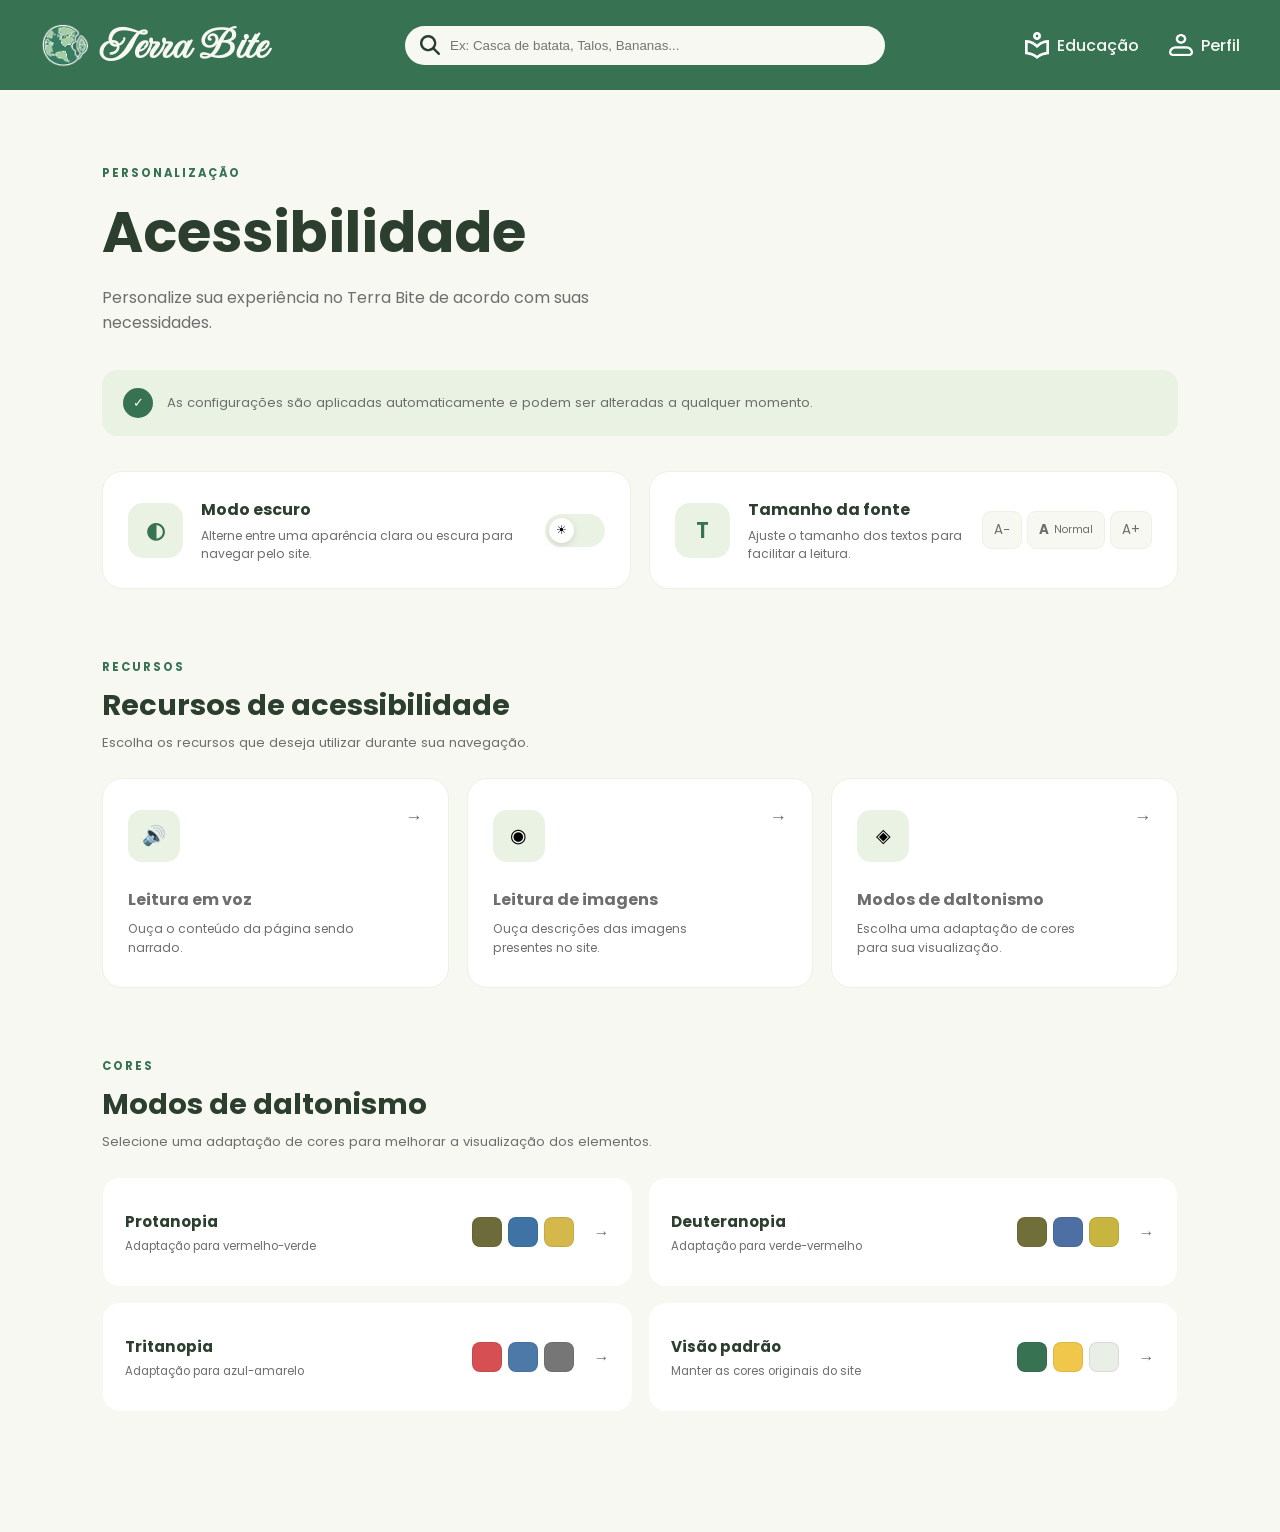
==== commit 3a4c9d91: "3.3" ====
--- a/acessibilidade.html
+++ b/acessibilidade.html
@@ -1,384 +1,400 @@
 <!DOCTYPE html>
-<html lang="pt-BR">
+<html lang="pt-br">
 
 <head>
-
     <meta charset="UTF-8">
-
     <meta name="viewport" content="width=device-width, initial-scale=1.0">
 
-    <title>Acessibilidade</title>
-
+    <title>Acessibilidade | Terra Bite</title>
+
+    <link rel="stylesheet" href="colors.css">
+    <link rel="stylesheet" href="Style.css">
     <link rel="stylesheet" href="acessibilidade.css">
-    <link rel="stylesheet" href="ocultar/acessibilidade-global.css">
-
 </head>
 
 <body>
 
-    <svg class="filtros">
-
-        <filter id="protanopia">
-
-            <feColorMatrix
-                type="matrix"
-                values="
-                0.567 0.433 0     0 0
-                0.558 0.442 0     0 0
-                0     0.242 0.758 0 0
-                0     0     0     1 0">
-            </feColorMatrix>
-
-        </filter>
-
-        <filter id="deuteranopia">
-
-            <feColorMatrix
-                type="matrix"
-                values="
-                0.625 0.375 0     0 0
-                0.700 0.300 0     0 0
-                0     0.300 0.700 0 0
-                0     0     0     1 0">
-            </feColorMatrix>
-
-        </filter>
-
-        <filter id="tritanopia">
-
-            <feColorMatrix
-                type="matrix"
-                values="
-                0.950 0.050 0     0 0
-                0     0.433 0.567 0 0
-                0     0.475 0.525 0 0
-                0     0     0     1 0">
-            </feColorMatrix>
-
-        </filter>
-
-    </svg>
-
-    <button
-        id="abrirPainel"
-        class="botao-acessibilidade"
-        aria-label="Abrir acessibilidade">
-
-        <img src="pictures/Vector%20(1).png" alt="Acessibilidade">
-
-    </button>
-
-    <section
-        class="painel"
-        id="painel"
-        aria-label="Painel de acessibilidade">
-
-        <div id="telaPrincipal">
-
-            <header class="cabecalho">
-
-                <div class="icone-olho">
-                    👁
-                </div>
-
-
-                <div class="titulo">
-
-                    <h2>Acessibilidade</h2>
-
-                    <p>Personalize sua Experiência</p>
-
-                </div>
-
-
-                <button
-                    id="fechar"
-                    class="fechar"
-                    aria-label="Fechar painel">
-
-                    ✕
-
-                </button>
-
-            </header>
-
-            <div class="aviso">
-
-                Todas as configurações são aplicadas em tempo real
-                e melhoram a experiência de navegação.
-
-            </div>
-
-
-            <div class="card contraste-card">
+    <header class="navbar">
+
+        <a href="HomePage.html" class="logo-link">
+            <div class="logo">
+                <img src="icons/ICONE (1).png" alt="Logo Terra Bite">
+                <h1>Terra Bite</h1>
+            </div>
+        </a>
+
+
+        <div class="search">
+            <img src="icons/Vector.png" alt="Pesquisar">
+
+            <input type="text" placeholder="Ex: Casca de batata, Talos, Bananas..." aria-label="Pesquisar receitas">
+        </div>
+
+        <nav>
+
+            <a href="Educacao.html">
+                <img src="icons/icone educaçao.png" alt="">
+                Educação
+            </a>
+
+
+            <a href="Cadastro.html">
+                <img src="icons/icone perfil.png" alt="">
+                Perfil
+            </a>
+        </nav>
+    </header>
+
+
+    <main class="pagina-acessibilidade">
+
+        <!-- CABEÇALHO -->
+        <section class="introducao">
+
+            <span class="subtitulo">
+                PERSONALIZAÇÃO
+            </span>
+
+            <h2>Acessibilidade</h2>
+
+            <p>
+                Personalize sua experiência no Terra Bite
+                de acordo com suas necessidades.
+            </p>
+        </section>
+
+
+        <!-- AVISO -->
+
+        <div class="aviso">
+
+            <span class="aviso-icone">
+                ✓
+            </span>
+
+            <p>
+                As configurações são aplicadas automaticamente
+                e podem ser alteradas a qualquer momento.
+            </p>
+        </div>
+
+
+        <!-- CONFIGURAÇÕES -->
+
+        <section class="configuracoes">
+
+            <div class="card configuracao">
 
                 <div class="icone-card">
                     ◐
                 </div>
 
-
                 <div class="informacao">
 
                     <h3>Modo escuro</h3>
 
                     <p>
-                        Alternar entre modo claro e escuro
+                        Alterne entre uma aparência clara
+                        ou escura para navegar pelo site.
                     </p>
-
                 </div>
 
                 <button
                     id="botaoTema"
                     class="switch"
                     aria-label="Ativar modo escuro"
-                    aria-pressed="false">
-
-                    <span id="iconeTema">☀️</span>
-
-                </button>
-
-            </div>
-
-            <div class="card fonte-card">
-
-                <div class="icone-card icone-t">
+                    aria-pressed="false"
+                >
+
+                    <span id="iconeTema">
+                        ☀
+                    </span>
+                </button>
+            </div>
+
+
+            <div class="card configuracao">
+
+                <div class="icone-card">
                     T
                 </div>
 
-
                 <div class="informacao">
 
-                    <h3>Tamanho da Fonte</h3>
+                    <h3>Tamanho da fonte</h3>
 
                     <p>
-                        Ajustar o tamanho da fonte
+                        Ajuste o tamanho dos textos
+                        para facilitar a leitura.
                     </p>
-
                 </div>
 
-
                 <div class="botoes-fonte">
 
                     <button id="diminuirFonte">
-                        A −
+                        A−
                     </button>
 
-
                     <button id="fonteNormal">
 
                         <strong>A</strong>
 
-                        <span>Normal</span>
+                        <span>
+                            Normal
+                        </span>
 
                     </button>
 
-
                     <button id="aumentarFonte">
-                        A +
+                        A+
                     </button>
-
                 </div>
-
-            </div>
+            </div>
+        </section>
+
+
+        <!-- RECURSOS -->
+
+        <section class="secao">
+
+            <div class="titulo-secao">
+
+                <span class="subtitulo">
+                    RECURSOS
+                </span>
+
+                <h2>
+                    Recursos de acessibilidade
+                </h2>
+
+                <p>
+                    Escolha os recursos que deseja utilizar
+                    durante sua navegação.
+                </p>
+            </div>
+
 
             <div class="opcoes">
 
                 <button
                     id="leituraVoz"
-                    class="card-opcao">
+                    class="card-opcao"
+                >
 
                     <div class="icone-opcao">
                         🔊
                     </div>
 
-                    <h3>Leitura em Voz</h3>
+                    <h3>
+                        Leitura em voz
+                    </h3>
 
                     <p>
-                        Ouvir o Conteúdo narrado
+                        Ouça o conteúdo da página
+                        sendo narrado.
                     </p>
 
-                </button>
+                    <span class="seta">
+                        →
+                    </span>
+
+                </button>
+
 
                 <button
                     id="leituraImagens"
-                    class="card-opcao">
+                    class="card-opcao"
+                >
 
                     <div class="icone-opcao">
-                        🖼
-                    </div>
-
-                    <h3>Leitura de Imagens</h3>
+                        ◉
+                    </div>
+
+                    <h3>
+                        Leitura de imagens
+                    </h3>
 
                     <p>
-                        Ouvir a descrição das imagens
+                        Ouça descrições das imagens
+                        presentes no site.
                     </p>
 
-                </button>
+                    <span class="seta">
+                        →
+                    </span>
+
+                </button>
+
 
                 <button
                     id="abrirDaltonismo"
-                    class="card-opcao">
+                    class="card-opcao"
+                >
 
                     <div class="icone-opcao">
-                        👁
+                        ◈
                     </div>
 
                     <h3>
-                        Modos de<br>
-                        Daltonismo
+                        Modos de daltonismo
                     </h3>
 
-                </button>
-
-            </div>
-
-        </div>
-
-        <div
-            id="telaDaltonismo"
-            class="tela-daltonismo">
-
-            <header class="cabecalho">
-
-                <div class="icone-olho">
-                    👁
-                </div>
-
-
-                <div class="titulo">
-
-                    <h2>Acessibilidade</h2>
-
-                    <p>Personalize sua Experiência</p>
-
-                </div>
-
-
-                <button
-                    id="fecharDaltonismo"
-                    class="fechar"
-                    aria-label="Fechar painel">
-
-                    ✕
-
-                </button>
-
-            </header>
-
-            <div class="conteudo-daltonismo">
-
-
-                <div class="titulo-daltonismo">
-
-                    <div class="icone-card">
-                        👁
-                    </div>
-
-
-                    <div>
-
-                        <h2>
-                            Modos de Daltonismo
-                        </h2>
+                    <p>
+                        Escolha uma adaptação de cores
+                        para sua visualização.
+                    </p>
+
+                    <span class="seta">
+                        →
+                    </span>
+
+                </button>
+
+            </div>
+
+        </section>
+
+
+        <!-- DALTONISMO -->
+
+        <section class="secao daltonismo">
+
+            <div class="titulo-secao">
+
+                <span class="subtitulo">
+                    CORES
+                </span>
+
+                <h2>
+                    Modos de daltonismo
+                </h2>
+
+                <p>
+                    Selecione uma adaptação de cores
+                    para melhorar a visualização dos elementos.
+                </p>
+
+            </div>
+
+
+            <div class="lista-modos">
+
+
+                <button
+                    class="modo-cor"
+                    data-modo="protanopia"
+                >
+
+                    <div class="texto-cor">
+
+                        <h3> Protanopia</h3>
+
+                        <p>Adaptação para vermelho-verde
+                        </p>
+                    </div>
+
+                    <div class="cores">
+                        <span class="cor protanopia-1"></span>
+                        <span class="cor protanopia-2"></span>
+                        <span class="cor protanopia-3"></span>
+                    </div>
+
+                    <span class="seta">
+                        →
+                    </span>
+                </button>
+
+                <button
+                    class="modo-cor"
+                    data-modo="deuteranopia"
+                >
+                    <div class="texto-cor">
+
+                        <h3>
+                            Deuteranopia
+                        </h3>
 
                         <p>
-                            Adaptação de cores para melhor visualização
+                            Adaptação para verde-vermelho
                         </p>
 
                     </div>
 
-                </div>
+
+                    <div class="cores">
+
+                        <span class="cor deuteranopia-1"></span>
+
+                        <span class="cor deuteranopia-2"></span>
+
+                        <span class="cor deuteranopia-3"></span>
+
+                    </div>
+
+
+                    <span class="seta">
+                        →
+                    </span>
+
+                </button>
+
 
                 <button
                     class="modo-cor"
-                    data-modo="protanopia">
+                    data-modo="tritanopia"
+                >
 
                     <div class="texto-cor">
 
-                        <h3>Protanopia</h3>
-
-                        <p>Vermelho-verde</p>
+                        <h3>
+                            Tritanopia
+                        </h3>
+
+                        <p>
+                            Adaptação para azul-amarelo
+                        </p>
 
                     </div>
 
 
                     <div class="cores">
 
-                        <span class="cor protanopia-1"></span>
-
-                        <span class="cor protanopia-2"></span>
-
-                        <span class="cor protanopia-3"></span>
-
-                    </div>
-
-                </button>
+                        <span class="cor tritanopia-1"></span>
+
+                        <span class="cor tritanopia-2"></span>
+
+                        <span class="cor tritanopia-3"></span>
+
+                    </div>
+
+
+                    <span class="seta">
+                        →
+                    </span>
+
+                </button>
+
 
                 <button
                     class="modo-cor"
-                    data-modo="deuteranopia">
+                    data-modo="normal"
+                >
 
                     <div class="texto-cor">
 
-                        <h3>Deuteranopia</h3>
-
-                        <p>Verde-vermelho</p>
+                        <h3>
+                            Visão padrão
+                        </h3>
+
+                        <p>
+                            Manter as cores originais do site
+                        </p>
 
                     </div>
 
 
                     <div class="cores">
 
-                        <span class="cor deuteranopia-1"></span>
-
-                        <span class="cor deuteranopia-2"></span>
-
-                        <span class="cor deuteranopia-3"></span>
-
-                    </div>
-
-                </button>
-
-                <button
-                    class="modo-cor"
-                    data-modo="tritanopia">
-
-                    <div class="texto-cor">
-
-                        <h3>Tritanopia</h3>
-
-                        <p>Azul-amarelo</p>
-
-                    </div>
-
-
-                    <div class="cores">
-
-                        <span class="cor tritanopia-1"></span>
-
-                        <span class="cor tritanopia-2"></span>
-
-                        <span class="cor tritanopia-3"></span>
-
-                    </div>
-
-                </button>
-
-                <button
-                    class="modo-cor"
-                    data-modo="normal">
-
-                    <div class="texto-cor">
-
-                        <h3>Visão Padrão</h3>
-
-                        <p>Cores originais</p>
-
-                    </div>
-
-
-                    <div class="cores">
-
                         <span class="cor padrao-1"></span>
 
                         <span class="cor padrao-2"></span>
@@ -387,24 +403,18 @@
 
                     </div>
 
-                </button>
-
-                <button
-                    id="voltar"
-                    class="voltar">
-
-                    ← Voltar
-
-                </button>
-
-            </div>
-
-        </div>
-
-    </section>
-
-    <script src="ocultar/acessibilidade-global.js"></script>
-
+
+                    <span class="seta">
+                        →
+                    </span>
+
+                </button>
+
+            </div>
+
+        </section>
+
+    </main>
+<script src="acessibilidade.js"> </script>
 </body>
-
 </html>
--- a/colors.css
+++ b/colors.css
@@ -0,0 +1,109 @@
+:root{
+    --cor-principal:#377252;
+    --fundo:#f7f8f2;
+    --preto:#2C3E2D;
+    --branco:#fff;
+    --cinza:#6E6E6E;
+    --cinza-claro:#E1E1E1;
+    --vermelho:#df6659;
+    --vermelho-claro:#f8eae6;
+    --verde:#397758;
+    --verde-claro:#eaf2e4;
+
+}
+
+[data-tema="protanopia"] {
+    --cor-principal: #2878A8;
+    --fundo: #F7F8F2;
+    --preto: #263238;
+    --branco: #FFFFFF;
+
+    --cinza: #606060;
+    --cinza-claro: #E2E2E2;
+
+    --vermelho: #D9822B;
+    --vermelho-claro: #F9E8D2;
+
+    --verde: #2878A8;
+    --verde-claro: #DCECF5;
+}
+
+[data-tema="deuteranopia"] {
+    --cor-principal: #326B9C;
+    --fundo: #F7F8F2;
+    --preto: #263238;
+    --branco: #FFFFFF;
+
+    --cinza: #606060;
+    --cinza-claro: #E2E2E2;
+
+    --vermelho: #D97728;
+    --vermelho-claro: #F9E8D2;
+
+    --verde: #326B9C;
+    --verde-claro: #DDEAF4;
+}
+
+[data-tema="tritanopia"] {
+    --cor-principal: #397758;
+    --fundo: #F7F8F2;
+    --preto: #2C3E2D;
+    --branco: #FFFFFF;
+
+    --cinza: #626262;
+    --cinza-claro: #E1E1E1;
+
+    --vermelho: #C94C4C;
+    --vermelho-claro: #F5DDDD;
+
+    --verde: #397758;
+    --verde-claro: #DCEBDD;
+}
+
+[data-tema="acromatopsia"] {
+    --cor-principal: #333333;
+    --fundo: #F5F5F5;
+    --preto: #111111;
+    --branco: #FFFFFF;
+
+    --cinza: #555555;
+    --cinza-claro: #D9D9D9;
+
+    --vermelho: #222222;
+    --vermelho-claro: #E8E8E8;
+
+    --verde: #444444;
+    --verde-claro: #D0D0D0;
+}
+
+[data-tema="alto-contraste"] {
+    --cor-principal: #005FCC;
+    --fundo: #FFFFFF;
+    --preto: #000000;
+    --branco: #FFFFFF;
+
+    --cinza: #333333;
+    --cinza-claro: #D9D9D9;
+
+    --vermelho: #B00020;
+    --vermelho-claro: #FFE5E5;
+
+    --verde: #006B3C;
+    --verde-claro: #DFF5E8;
+}
+
+[data-tema="noturno"] {
+    --cor-principal: #5FAF82;
+    --fundo: #121614;
+    --preto: #E8F0EA;
+    --branco: #121614;
+
+    --cinza: #B7C0BA;
+    --cinza-claro: #28302B;
+
+    --vermelho: #FF8175;
+    --vermelho-claro: #3A2522;
+
+    --verde: #6FC08F;
+    --verde-claro: #25372C;
+}
--- a/Style.css
+++ b/Style.css
@@ -0,0 +1,184 @@
+@import url('https://fonts.googleapis.com/css2?family=Imperial+Script&family=Poppins:wght@300;400;500;600;700&display=swap');
+
+
+*{
+    margin: 0;
+    padding: 0;
+    box-sizing: border-box;
+}
+
+body{
+    font-family: 'Poppins', sans-serif;
+    background: var(--fundo);
+}
+
+/*header*/
+.navbar{
+    width: 100%;
+    height: 90px;
+
+    display: flex;
+    flex-wrap: nowrap;
+    align-items: center;
+    justify-content: space-between;
+
+    padding: 0 40px;
+
+    background: var(--cor-principal);
+}
+
+.logo{
+    display: flex;
+    align-items: center;
+    gap: 10px;
+}
+
+.logo img{
+    width: 50px;
+}
+
+.logo h1{
+    font-family: 'Imperial Script', cursive;
+    font-size: 3rem;
+    color:var(--fundo);
+}
+
+.logo-link{
+    text-decoration: none;
+}
+
+.search{
+    width: 40%;
+    position: relative;
+}
+
+.search img{
+    width: 20px;
+    position: absolute;
+    left: 15px;
+    top: 50%;
+
+    transform: translateY(-50%);
+}
+
+.search input{
+    width: 100%;
+
+    padding: 12px 20px 12px 45px;
+
+    border: none;
+    border-radius: 30px;
+
+    background: var(--fundo);
+
+    outline: none;
+}
+
+nav{
+    display: flex;
+    gap: 30px;
+}
+
+nav a{
+    display: flex;
+    align-items: center;
+    gap: 8px;
+
+    text-decoration: none;
+    color:var(--fundo);
+    font-weight: 500;
+}
+
+nav a:hover{
+    text-decoration: underline;
+    
+}
+
+nav img{
+    width: 24px;
+}
+
+
+
+/* ACESSIBILIDADE */
+
+.acessibilidade{
+    position: fixed;
+
+    right: 30px;
+    bottom: 30px;
+
+    width: 65px;
+    height: 65px;
+
+    cursor: pointer;
+}
+
+.acessibilidade img{
+    width: 100%;
+    height: 100%;
+
+    display: block;
+}
+
+/* TABLETS */
+
+@media (max-width: 1024px){
+
+    .navbar{
+        padding: 0 20px;
+    }
+
+    .logo h1{
+        font-size: 2.5rem;
+    }
+
+    .search{
+        width: 35%;
+    }
+}
+
+/* CELULARES */
+
+@media (max-width: 768px){
+
+    .navbar{
+        height: auto;
+
+        flex-direction: column;
+        gap: 15px;
+
+        padding: 20px;
+    }
+
+    .search{
+        width: 100%;
+    }
+
+    nav{
+        gap: 20px;
+    }
+
+    .acessibilidade{
+        width: 60px;
+        height: 60px;
+
+        right: 15px;
+        bottom: 15px;
+    }
+}
+
+/* CELULARES PEQUENOS */
+
+@media (max-width: 480px){
+
+    .logo h1{
+        font-size: 2rem;
+    }
+
+    nav{
+        flex-direction: row;
+        align-items: center;
+        gap: 10px;
+    }
+}
--- a/acessibilidade.css
+++ b/acessibilidade.css
@@ -1,1060 +1,824 @@
+@import url('https://fonts.googleapis.com/css2?family=Poppins:wght@300;400;500;600;700&display=swap');
+
+
 * {
+    box-sizing: border-box;
+}
+
+
+/* =========================
+   PÁGINA
+========================= */
+
+.pagina-acessibilidade {
+
+    width: 100%;
+    min-height: calc(100vh - 80px);
+
+    padding: 75px 8% 100px;
+
+    background: var(--fundo);
+
+    font-family: 'Poppins', sans-serif;
+}
+
+
+/* =========================
+   INTRODUÇÃO
+========================= */
+
+.introducao {
+
+    margin-bottom: 35px;
+}
+
+
+.subtitulo {
+
+    display: block;
+
+    margin-bottom: 8px;
+
+    color: var(--cor-principal);
+
+    font-size: 0.72rem;
+
+    font-weight: 700;
+
+    letter-spacing: 2px;
+}
+
+
+.introducao h2 {
+
     margin: 0;
-    padding: 0;
-    box-sizing: border-box;
-}
-
-
-body {
-
-    font-family: Arial, Helvetica, sans-serif;
-
-    background: #eeeeee;
-
-    color: #333;
-
-    transition: all 0.3s ease;
-
-}
-
-.filtros {
+
+    color: var(--preto);
+
+    font-size: 3.5rem;
+
+    font-weight: 700;
+}
+
+
+.introducao p {
+
+    max-width: 600px;
+
+    margin: 10px 0 0;
+
+    color: var(--cinza);
+
+    font-size: 1rem;
+}
+
+
+/* =========================
+   AVISO
+========================= */
+
+.aviso {
+
+    display: flex;
+
+    align-items: center;
+
+    gap: 14px;
+
+    padding: 17px 20px;
+
+    margin-bottom: 35px;
+
+    border: 1px solid var(--verde-claro);
+
+    border-radius: 15px;
+
+    background: var(--verde-claro);
+}
+
+
+.aviso-icone {
+
+    width: 30px;
+    height: 30px;
+
+    display: flex;
+
+    align-items: center;
+    justify-content: center;
+
+    flex-shrink: 0;
+
+    border-radius: 50%;
+
+    background: var(--cor-principal);
+
+    color: var(--branco);
+
+    font-size: 0.8rem;
+}
+
+
+.aviso p {
+
+    margin: 0;
+
+    color: var(--cinza);
+
+    font-size: 0.82rem;
+}
+
+
+/* =========================
+   CONFIGURAÇÕES
+========================= */
+
+.configuracoes {
+
+    display: grid;
+
+    grid-template-columns: 1fr 1fr;
+
+    gap: 18px;
+}
+
+
+.card {
+
+    display: flex;
+
+    align-items: center;
+
+    gap: 18px;
+
+    padding: 25px;
+
+    border: 1px solid var(--verde-claro);
+
+    border-radius: 20px;
+
+    background: var(--branco);
+
+    transition: 0.25s ease;
+}
+
+
+.card:hover {
+
+    border-color: var(--verde-claro);
+
+    box-shadow:
+        0 10px 30px rgba(40, 60, 40, 0.06);
+
+    transform: translateY(-3px);
+}
+
+
+.icone-card {
+
+    width: 55px;
+    height: 55px;
+
+    display: flex;
+
+    align-items: center;
+    justify-content: center;
+
+    flex-shrink: 0;
+
+    border-radius: 15px;
+
+    background: var(--verde-claro);
+
+    color: var(--cor-principal);
+
+    font-size: 1.4rem;
+
+    font-weight: 600;
+}
+
+
+.informacao {
+
+    flex: 1;
+}
+
+
+.informacao h3 {
+
+    margin: 0 0 5px;
+
+    color: var(--preto);
+
+    font-size: 1rem;
+}
+
+
+.informacao p {
+
+    margin: 0;
+
+    color: var(--cinza);
+
+    font-size: 0.76rem;
+
+    line-height: 1.5;
+}
+
+
+/* =========================
+   SWITCH
+========================= */
+
+.switch {
+
+    width: 60px;
+    height: 33px;
+
+    padding: 4px;
+
+    display: flex;
+
+    align-items: center;
+
+    justify-content: flex-start;
+
+    flex-shrink: 0;
+
+    border: none;
+
+    border-radius: 30px;
+
+    background: var(--verde-claro);
+
+    cursor: pointer;
+}
+
+
+.switch span {
+
+    width: 25px;
+    height: 25px;
+
+    display: flex;
+
+    align-items: center;
+    justify-content: center;
+
+    border-radius: 50%;
+
+    background: var(--branco);
+
+    font-size: 0.75rem;
+
+    box-shadow:
+        0 2px 6px rgba(0, 0, 0, 0.12);
+}
+
+
+/* =========================
+   BOTÕES DE FONTE
+========================= */
+
+.botoes-fonte {
+
+    display: flex;
+
+    gap: 5px;
+}
+
+
+.botoes-fonte button {
+
+    height: 38px;
+
+    padding: 0 11px;
+
+    border: 1px solid var(--verde-claro);
+
+    border-radius: 9px;
+
+    background: var(--fundo);
+
+    color: var(--cinza);
+
+    font-family: inherit;
+
+    cursor: pointer;
+
+    transition: 0.2s ease;
+}
+
+
+.botoes-fonte button:hover {
+
+    border-color: var(--cor-principal);
+
+    color: var(--cor-principal);
+
+    background: var(--fundo);
+}
+
+
+#fonteNormal {
+
+    display: flex;
+
+    align-items: center;
+
+    gap: 5px;
+}
+
+
+#fonteNormal span {
+
+    font-size: 0.65rem;
+}
+
+
+/* =========================
+   SEÇÕES
+========================= */
+
+.secao {
+
+    margin-top: 70px;
+}
+
+
+.titulo-secao {
+
+    margin-bottom: 25px;
+}
+
+
+.titulo-secao h2 {
+
+    margin: 0;
+
+    color: var(--preto);
+
+    font-size: 1.8rem;
+}
+
+
+.titulo-secao p {
+
+    margin: 6px 0 0;
+
+    color: var(--cinza);
+
+    font-size: 0.82rem;
+}
+
+
+/* =========================
+   RECURSOS
+========================= */
+
+.opcoes {
+
+    display: grid;
+
+    grid-template-columns: repeat(3, 1fr);
+
+    gap: 18px;
+}
+
+
+.card-opcao {
+
+    position: relative;
+
+    min-height: 210px;
+
+    padding: 25px;
+
+    border: 1px solid var(--verde-claro);
+
+    border-radius: 20px;
+
+    background: var(--branco);
+
+    text-align: left;
+
+    font-family: inherit;
+
+    cursor: pointer;
+
+    transition: 0.25s ease;
+}
+
+
+.card-opcao:hover {
+
+    border-color: var(--verde-claro);
+
+    box-shadow:
+        0 12px 30px rgba(40, 60, 40, 0.07);
+
+    transform: translateY(-4px);
+}
+
+
+.icone-opcao {
+
+    width: 52px;
+    height: 52px;
+
+    display: flex;
+
+    align-items: center;
+    justify-content: center;
+
+    margin-bottom: 25px;
+
+    border-radius: 14px;
+
+    background: var(--verde-claro);
+
+    font-size: 1.2rem;
+}
+
+
+.card-opcao h3 {
+
+    margin: 0 0 7px;
+
+    color: var(--cinza);
+
+    font-size: 1rem;
+}
+
+
+.card-opcao p {
+
+    max-width: 240px;
+
+    margin: 0;
+
+    color:var(--cinza);
+
+    font-size: 0.76rem;
+
+    line-height: 1.6;
+}
+
+
+.card-opcao .seta {
 
     position: absolute;
 
-    width: 0;
-
-    height: 0;
-
-}
-
-.conteudo-site {
-
-    min-height: 100vh;
-
-    padding: 50px;
-
-}
-
-
-.conteudo-site h1 {
-
-    margin-bottom: 20px;
-
-}
-
-
-.conteudo-site p {
-
-    margin-bottom: 15px;
-
-    line-height: 1.6;
-
-}
-
-.painel {
-
-    position: fixed;
-
-    top: 10px;
-
-    left: 50%;
-
-    transform: translateX(-50%);
-
-    width: 530px;
-
-    max-width: calc(100% - 30px);
-
-    max-height: calc(100vh - 20px);
-
-    overflow-y: auto;
-
-    background: #ffffff;
-
-    border-radius: 0 0 15px 15px;
+    top: 25px;
+    right: 25px;
+
+    color: var(--cinza);
+
+    font-size: 1.1rem;
+
+    transition: 0.2s ease;
+}
+
+
+.card-opcao:hover .seta {
+
+    color: var(--cor-principal);
+
+    transform: translateX(4px);
+}
+
+
+/* =========================
+   DALTONISMO
+========================= */
+
+.daltonismo {
+
+    padding-bottom: 20px;
+}
+
+
+.lista-modos {
+
+    display: grid;
+
+    grid-template-columns: 1fr 1fr;
+
+    gap: 15px;
+}
+
+
+.modo-cor {
+
+    position: relative;
+
+    min-height: 110px;
+
+    display: flex;
+
+    align-items: center;
+
+    gap: 20px;
+
+    padding: 22px;
+
+    border: 1px solid var(--fundo);
+
+    border-radius: 18px;
+
+    background: var(--branco);
+
+    font-family: inherit;
+
+    text-align: left;
+
+    cursor: pointer;
+
+    transition: 0.25s ease;
+}
+
+
+.modo-cor:hover {
+
+    border-color: var(--verde-claro);
+
+    background: var(--fundo);
+
+    transform: translateY(-3px);
 
     box-shadow:
-        0 10px 40px rgba(0, 0, 0, 0.25);
-
-    z-index: 1000;
-
-}
-
-.cabecalho {
-
-    display: flex;
-
-    align-items: center;
-
-    gap: 20px;
-
-    padding: 18px 28px;
-
-    background:
-        linear-gradient(
-            135deg,
-            #4c8065,
-            #6e9f82
-        );
-
-    color: white;
-
-}
-
-
-.icone-olho {
-
-    width: 52px;
-
-    height: 52px;
-
-    border-radius: 15px;
-
-    background:
-        rgba(255,255,255,0.20);
-
-    display: flex;
-
-    align-items: center;
-
-    justify-content: center;
-
-    font-size: 29px;
-
-}
-
-
-.titulo {
+        0 8px 25px rgba(40, 60, 40, 0.05);
+}
+
+
+.texto-cor {
 
     flex: 1;
-
-}
-
-
-.titulo h2 {
-
-    font-size: 27px;
-
-    margin-bottom: 2px;
-
-}
-
-
-.titulo p {
-
-    font-size: 17px;
-
-}
-
-
-.fechar {
-
-    width: 52px;
-
-    height: 52px;
-
-    border: none;
-
-    border-radius: 15px;
-
-    background:
-        rgba(255,255,255,0.20);
-
-    color: white;
-
-    font-size: 34px;
-
-    cursor: pointer;
-
-    display: flex;
-
-    align-items: center;
-
-    justify-content: center;
-
-    transition: 0.2s;
-
-}
-
-
-.fechar:hover {
-
-    background:
-        rgba(255,255,255,0.35);
-
-}
-
-.aviso {
-
-    margin: 12px 27px 28px;
-
-    padding: 15px 12px;
-
-    border-radius: 15px;
-
-    background: #e7eee9;
-
-    color: #597566;
-
-    line-height: 1.4;
-
-}
-
-.card {
-
-    margin: 0 27px 28px;
-
-    padding: 28px;
-
-    background: white;
-
-    border-radius: 16px;
-
-    box-shadow:
-        0 8px 25px rgba(0,0,0,0.13);
-
-    display: flex;
-
-    align-items: center;
-
-    gap: 15px;
-
-    flex-wrap: wrap;
-
-}
-
-
-.icone-card {
-
-    width: 52px;
-
-    height: 52px;
-
-    border-radius: 15px;
-
-    background: #397c5d;
-
-    color: white;
-
-    display: flex;
-
-    align-items: center;
-
-    justify-content: center;
-
-    font-size: 28px;
-
-    flex-shrink: 0;
-
-}
-
-
-.informacao {
-
-    flex: 1;
-
-}
-
-
-.informacao h3 {
-
-    color: #397c5d;
-
-    font-size: 23px;
-
-}
-
-
-.informacao p {
-
-    color: #777;
-
-    margin-top: 3px;
-
-}
-
-.switch {
-
-    width: 88px;
-
-    height: 48px;
-
-    border: none;
-
-    border-radius: 30px;
-
-    background: #e1e5eb;
-
-    padding: 5px;
-
-    cursor: pointer;
-
-    display: flex;
-
-    align-items: center;
-
-    justify-content: flex-start;
-
-    transition: 0.3s;
-
-}
-
-
-.switch span {
-
-    width: 38px;
-
-    height: 38px;
-
-    border-radius: 50%;
-
-    background: white;
-
-    display: flex;
-
-    align-items: center;
-
-    justify-content: center;
-
-    font-size: 20px;
-
-    transition: 0.3s;
-
-}
-
-body.alto-contraste .switch {
-
-    background: #333;
-
-    justify-content: flex-end;
-
-}
-
-.botoes-fonte {
-
-    width: 100%;
-
-    display: flex;
-
-    gap: 20px;
-
-    margin-top: 8px;
-
-}
-
-
-.botoes-fonte button {
-
-    flex: 1;
-
-    height: 64px;
-
-    border: none;
-
-    border-radius: 14px;
-
-    background: #f0f1f4;
-
-    color: #818995;
-
-    cursor: pointer;
-
-    font-size: 22px;
-
-    font-weight: bold;
-
-    display: flex;
-
-    align-items: center;
-
-    justify-content: center;
-
-    flex-direction: column;
-
-    transition: 0.2s;
-
-}
-
-
-.botoes-fonte button:hover {
-
-    background: #dfe6e1;
-
-}
-
-
-.botoes-fonte span {
-
-    font-size: 16px;
-
-    margin-top: 3px;
-
-}
-
-.opcoes {
-
-    display: flex;
-
-    gap: 28px;
-
-    padding: 0 27px 28px;
-
-}
-
-
-.card-opcao {
-
-    flex: 1;
-
-    min-height: 160px;
-
-    border: none;
-
-    border-radius: 16px;
-
-    background: white;
-
-    box-shadow:
-        0 8px 25px rgba(0,0,0,0.13);
-
-    cursor: pointer;
-
-    padding: 20px;
-
-    text-align: center;
-
-    color: #397c5d;
-
-    display: flex;
-
-    align-items: center;
-
-    justify-content: center;
-
-    flex-direction: column;
-
-    transition: 0.2s;
-
-}
-
-
-.card-opcao:hover {
-
-    transform: translateY(-3px);
-
-}
-
-
-.icone-opcao {
-
-    width: 52px;
-
-    height: 52px;
-
-    border-radius: 15px;
-
-    background: #397c5d;
-
-    color: white;
-
-    display: flex;
-
-    align-items: center;
-
-    justify-content: center;
-
-    font-size: 25px;
-
-    margin-bottom: 12px;
-
-}
-
-
-.card-opcao h3 {
-
-    font-size: 21px;
-
-}
-
-
-.card-opcao p {
-
-    color: #777;
-
-    margin-top: 5px;
-
-}
-
-.tela-daltonismo {
-
-    display: none;
-
-}
-
-
-.conteudo-daltonismo {
-
-    padding: 14px 32px 25px;
-
-}
-
-
-.titulo-daltonismo {
-
-    display: flex;
-
-    align-items: center;
-
-    gap: 16px;
-
-    margin-bottom: 25px;
-
-}
-
-
-.titulo-daltonismo h2 {
-
-    color: #397c5d;
-
-    font-size: 23px;
-
-}
-
-
-.titulo-daltonismo p {
-
-    color: #777;
-
-    margin-top: 5px;
-
-}
-
-.modo-cor {
-
-    width: 100%;
-
-    min-height: 100px;
-
-    border: none;
-
-    border-radius: 17px;
-
-    background: #f9fafb;
-
-    box-shadow:
-        0 8px 20px rgba(0,0,0,0.12);
-
-    margin-bottom: 24px;
-
-    padding: 15px;
-
-    display: flex;
-
-    align-items: center;
-
-    justify-content: space-between;
-
-    cursor: pointer;
-
-    text-align: left;
-
-    transition: 0.2s;
-
-}
-
-
-.modo-cor:hover {
-
-    transform: translateY(-2px);
-
-    box-shadow:
-        0 10px 25px rgba(0,0,0,0.18);
-
 }
 
 
 .texto-cor h3 {
 
-    color: #397c5d;
-
-    font-size: 24px;
-
+    margin: 0 0 5px;
+
+    color: var(--preto);
+
+    font-size: 0.95rem;
 }
 
 
 .texto-cor p {
 
-    color: #777;
-
-    font-size: 16px;
-
-    margin-top: 5px;
-
-}
+    margin: 0;
+
+    color: var(--cinza);
+
+    font-size: 0.72rem;
+}
+
 
 .cores {
 
     display: flex;
 
-    gap: 14px;
-
+    gap: 6px;
 }
 
 
 .cor {
 
-    width: 46px;
-
-    height: 46px;
-
-    border-radius: 12px;
-
-    border: 2px solid #ddd;
-
-}
+    width: 30px;
+    height: 30px;
+
+    border-radius: 8px;
+
+    border: 1px solid rgba(0, 0, 0, 0.08);
+}
+
+
+.modo-cor .seta {
+
+    color: var(--cinza);
+
+    font-size: 1rem;
+
+    transition: 0.2s ease;
+}
+
+
+.modo-cor:hover .seta {
+
+    color: var(--cor-principal);
+
+    transform: translateX(4px);
+}
+
+
+/* =========================
+   CORES
+========================= */
 
 .protanopia-1 {
-
-    background: #bd8907;
-
-}
-
+    background: #6d6b39;
+}
 
 .protanopia-2 {
-
-    background: #4169d9;
-
-}
-
+    background: #3f72a5;
+}
 
 .protanopia-3 {
-
-    background: #ffd000;
-
-}
+    background: #d5b84b;
+}
+
 
 .deuteranopia-1 {
-
-    background: #974b10;
-
-}
-
+    background: #706f39;
+}
 
 .deuteranopia-2 {
-
-    background: #4787b5;
-
-}
-
+    background: #4d6fa3;
+}
 
 .deuteranopia-3 {
-
-    background: #f5a15e;
-
-}
+    background: #c7b53f;
+}
+
 
 .tritanopia-1 {
-
-    background: #e7153c;
-
-}
-
+    background: #d64f52;
+}
 
 .tritanopia-2 {
-
-    background: #13bec5;
-
-}
-
+    background: #4c79a8;
+}
 
 .tritanopia-3 {
-
-    background: #ef63ac;
-
-}
+    background: #767676;
+}
+
 
 .padrao-1 {
-
-    background: #286644;
-
-}
-
+    background: var(--cor-principal);
+}
 
 .padrao-2 {
-
-    background: #a3d2b8;
-
-}
-
+    background: #f0c64b;
+}
 
 .padrao-3 {
-
-    background: #86bea0;
-
-}
-
-.voltar {
-
-    width: 100%;
-
-    padding: 14px;
-
-    border: none;
-
-    border-radius: 12px;
-
-    background: #397c5d;
-
-    color: white;
-
-    font-size: 17px;
-
-    cursor: pointer;
-
-}
-
-
-.voltar:hover {
-
-    background: #2f684d;
-
-}
-
-.botao-acessibilidade {
-
-    position: fixed;
-
-    right: 25px;
-
-    bottom: 25px;
-
-    width: 60px;
-
-    height: 60px;
-
-    border: none;
-
-    border-radius: 50%;
-
-    background: #397c5d;
-
-    color: white;
-
-    font-size: 27px;
-
-    cursor: pointer;
-
-    box-shadow:
-        0 5px 15px rgba(0,0,0,0.25);
-
-    display: flex;
-
-    align-items: center;
-
-    justify-content: center;
-
-    z-index: 900;
-
-}
-
-.botao-acessibilidade img {
-
-    width: 36px;
-
-    height: 36px;
-
-    display: block;
-
-}
-
-body.alto-contraste {
-
-    background: #000;
-
-    color: white;
-
-}
-
-
-body.alto-contraste .conteudo-site {
-
-    background: #000;
-
-    color: white;
-
-}
-
-
-body.alto-contraste .painel {
-
-    background: #000;
-
-    border: 2px solid white;
-
-}
-
-
-body.alto-contraste .cabecalho {
-
-    background: #000;
-
-    border-bottom: 2px solid white;
-
-}
-
-
-body.alto-contraste .aviso {
-
-    background: #000;
-
-    color: white;
-
-    border: 2px solid white;
-
-}
-
-
-body.alto-contraste .card,
-
-body.alto-contraste .card-opcao,
-
-body.alto-contraste .modo-cor {
-
-    background: #000;
-
-    color: white;
-
-    border: 2px solid white;
-
-    box-shadow: none;
-
-}
-
-
-body.alto-contraste h2,
-
-body.alto-contraste h3,
-
-body.alto-contraste p {
-
-    color: white;
-
-}
-
-
-body.alto-contraste .botoes-fonte button {
-
-    background: #000;
-
-    color: white;
-
-    border: 2px solid white;
-
-}
-
-body.protanopia {
-
-    filter: url("#protanopia");
-
-}
-
-
-body.deuteranopia {
-
-    filter: url("#deuteranopia");
-
-}
-
-
-body.tritanopia {
-
-    filter: url("#tritanopia");
-
-}
-
-@media (max-width: 560px){
-    .conteudo-site{
-        padding: 28px 16px 90px;
-    }
-
-    .painel{
-        width: calc(100% - 16px);
-        max-width: none;
-        max-height: calc(100vh - 16px);
-        top: 8px;
-    }
-
-    .cabecalho{
-        gap: 10px;
-        padding: 14px 16px;
-    }
-
-    .icone-olho{
-        width: 42px;
-        height: 42px;
-        flex: 0 0 42px;
-        font-size: 24px;
-    }
-
-    .titulo h2{
-        font-size: 20px;
-    }
-
-    .titulo p{
-        font-size: 13px;
-    }
-
-    .fechar{
-        width: 42px;
-        height: 42px;
-        font-size: 26px;
-    }
-
-    .card{
-        margin: 0 16px 16px;
-        padding: 16px;
-    }
-
-    .opcoes{
-        gap: 10px;
-        margin: 0 16px 16px;
-    }
-
-    .card-opcao{
-        padding: 14px 8px;
-    }
-}
+    background: #e9eee6;
+}
+
+
+/* =========================
+   TABLET
+========================= */
+
+@media (max-width: 900px) {
+
+    .pagina-acessibilidade {
+
+        padding: 60px 5% 80px;
+    }
+
+
+    .configuracoes {
+
+        grid-template-columns: 1fr;
+    }
+
+
+    .opcoes {
+
+        grid-template-columns: 1fr;
+    }
+
+
+    .lista-modos {
+
+        grid-template-columns: 1fr;
+    }
+
+}
+
+
+/* =========================
+   CELULAR
+========================= */
 
 @media (max-width: 600px) {
 
-    .painel {
-
-        top: 0;
+    .pagina-acessibilidade {
+
+        padding: 45px 20px 60px;
+    }
+
+
+    .introducao h2 {
+
+        font-size: 2.3rem;
+    }
+
+
+    .introducao p {
+
+        font-size: 0.85rem;
+    }
+
+
+    .card {
+
+        flex-wrap: wrap;
+
+        padding: 20px;
+    }
+
+
+    .botoes-fonte {
 
         width: 100%;
 
-        max-width: 100%;
-
-        max-height: 100vh;
-
-        border-radius: 0;
-
-    }
-
-
-    .cabecalho {
-
-        padding: 15px;
-
-        gap: 12px;
-
-    }
-
-
-    .icone-olho {
-
-        width: 48px;
-
-        height: 48px;
-
-    }
-
-
-    .titulo h2 {
-
-        font-size: 22px;
-
-    }
-
-
-    .titulo p {
-
-        font-size: 14px;
-
-    }
-
-
-    .fechar {
-
-        width: 48px;
-
-        height: 48px;
-
+        justify-content: flex-end;
+    }
+
+
+    .card-opcao {
+
+        min-height: 150px;
+
+        padding: 20px;
+    }
+
+
+    .modo-cor {
+
+        flex-wrap: wrap;
+
+        padding: 20px;
+    }
+
+
+    .cores {
+
+        margin-left: auto;
+    }
+
+}
+
+
+/* =========================
+   CELULAR PEQUENO
+========================= */
+
+@media (max-width: 400px) {
+
+    .pagina-acessibilidade {
+
+        padding: 35px 15px 50px;
+    }
+
+
+    .introducao h2 {
+
+        font-size: 2rem;
+    }
+
+
+    .aviso {
+
+        align-items: flex-start;
     }
 
 
     .card {
 
-        margin-left: 15px;
-
-        margin-right: 15px;
-
-        padding: 20px;
-
-    }
-
-
-    .aviso {
-
-        margin-left: 15px;
-
-        margin-right: 15px;
-
-    }
-
-
-    .opcoes {
-
-        padding-left: 15px;
-
-        padding-right: 15px;
-
-        flex-direction: column;
-
+        gap: 13px;
     }
 
 
     .botoes-fonte {
 
-        gap: 8px;
-
-    }
-
-
-    .conteudo-daltonismo {
-
-        padding: 15px;
-
+        justify-content: stretch;
+    }
+
+
+    .botoes-fonte button {
+
+        flex: 1;
     }
 
 
     .modo-cor {
 
-        padding: 14px;
-
+        align-items: flex-start;
     }
 
 
     .cores {
 
-        gap: 6px;
-
-    }
-
-
-    .cor {
-
-        width: 39px;
-
-        height: 39px;
-
-    }
-
-
-    .texto-cor h3 {
-
-        font-size: 20px;
-
+        width: 100%;
+
+        margin-left: 0;
     }
 
 }
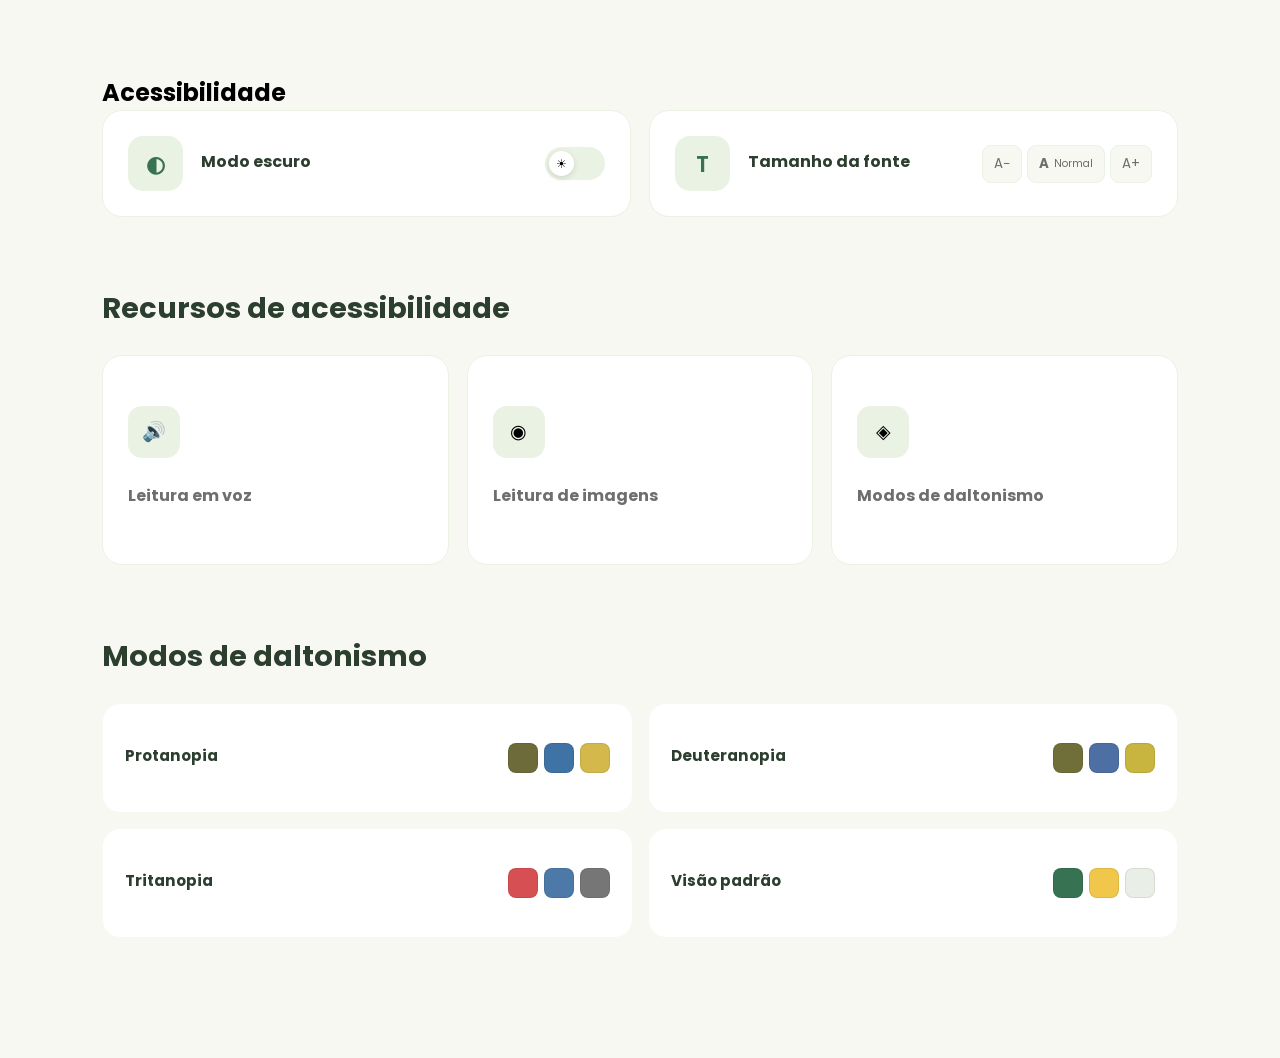
==== commit fc991fa8: "popup v1" ====
--- a/acessibilidade.html
+++ b/acessibilidade.html
@@ -13,72 +13,8 @@
 </head>
 
 <body>
-
-    <header class="navbar">
-
-        <a href="HomePage.html" class="logo-link">
-            <div class="logo">
-                <img src="icons/ICONE (1).png" alt="Logo Terra Bite">
-                <h1>Terra Bite</h1>
-            </div>
-        </a>
-
-
-        <div class="search">
-            <img src="icons/Vector.png" alt="Pesquisar">
-
-            <input type="text" placeholder="Ex: Casca de batata, Talos, Bananas..." aria-label="Pesquisar receitas">
-        </div>
-
-        <nav>
-
-            <a href="Educacao.html">
-                <img src="icons/icone educaçao.png" alt="">
-                Educação
-            </a>
-
-
-            <a href="Cadastro.html">
-                <img src="icons/icone perfil.png" alt="">
-                Perfil
-            </a>
-        </nav>
-    </header>
-
-
     <main class="pagina-acessibilidade">
-
-        <!-- CABEÇALHO -->
-        <section class="introducao">
-
-            <span class="subtitulo">
-                PERSONALIZAÇÃO
-            </span>
-
-            <h2>Acessibilidade</h2>
-
-            <p>
-                Personalize sua experiência no Terra Bite
-                de acordo com suas necessidades.
-            </p>
-        </section>
-
-
-        <!-- AVISO -->
-
-        <div class="aviso">
-
-            <span class="aviso-icone">
-                ✓
-            </span>
-
-            <p>
-                As configurações são aplicadas automaticamente
-                e podem ser alteradas a qualquer momento.
-            </p>
-        </div>
-
-
+        <h2>Acessibilidade</h2>
         <!-- CONFIGURAÇÕES -->
 
         <section class="configuracoes">
@@ -90,13 +26,7 @@
                 </div>
 
                 <div class="informacao">
-
                     <h3>Modo escuro</h3>
-
-                    <p>
-                        Alterne entre uma aparência clara
-                        ou escura para navegar pelo site.
-                    </p>
                 </div>
 
                 <button
@@ -120,17 +50,10 @@
                 </div>
 
                 <div class="informacao">
-
                     <h3>Tamanho da fonte</h3>
-
-                    <p>
-                        Ajuste o tamanho dos textos
-                        para facilitar a leitura.
-                    </p>
                 </div>
 
                 <div class="botoes-fonte">
-
                     <button id="diminuirFonte">
                         A−
                     </button>
@@ -158,21 +81,8 @@
         <section class="secao">
 
             <div class="titulo-secao">
-
-                <span class="subtitulo">
-                    RECURSOS
-                </span>
-
-                <h2>
-                    Recursos de acessibilidade
-                </h2>
-
-                <p>
-                    Escolha os recursos que deseja utilizar
-                    durante sua navegação.
-                </p>
-            </div>
-
+                <h2>Recursos de acessibilidade</h2>
+            </div>
 
             <div class="opcoes">
 
@@ -188,16 +98,6 @@
                     <h3>
                         Leitura em voz
                     </h3>
-
-                    <p>
-                        Ouça o conteúdo da página
-                        sendo narrado.
-                    </p>
-
-                    <span class="seta">
-                        →
-                    </span>
-
                 </button>
 
 
@@ -213,16 +113,6 @@
                     <h3>
                         Leitura de imagens
                     </h3>
-
-                    <p>
-                        Ouça descrições das imagens
-                        presentes no site.
-                    </p>
-
-                    <span class="seta">
-                        →
-                    </span>
-
                 </button>
 
 
@@ -238,42 +128,19 @@
                     <h3>
                         Modos de daltonismo
                     </h3>
-
-                    <p>
-                        Escolha uma adaptação de cores
-                        para sua visualização.
-                    </p>
-
-                    <span class="seta">
-                        →
-                    </span>
-
-                </button>
-
-            </div>
-
+                </button>
+            </div>
         </section>
 
-
         <!-- DALTONISMO -->
 
         <section class="secao daltonismo">
 
             <div class="titulo-secao">
-
-                <span class="subtitulo">
-                    CORES
-                </span>
 
                 <h2>
                     Modos de daltonismo
                 </h2>
-
-                <p>
-                    Selecione uma adaptação de cores
-                    para melhorar a visualização dos elementos.
-                </p>
-
             </div>
 
 
@@ -284,13 +151,8 @@
                     class="modo-cor"
                     data-modo="protanopia"
                 >
-
-                    <div class="texto-cor">
-
+                    <div class="texto-cor">
                         <h3> Protanopia</h3>
-
-                        <p>Adaptação para vermelho-verde
-                        </p>
                     </div>
 
                     <div class="cores">
@@ -298,10 +160,6 @@
                         <span class="cor protanopia-2"></span>
                         <span class="cor protanopia-3"></span>
                     </div>
-
-                    <span class="seta">
-                        →
-                    </span>
                 </button>
 
                 <button
@@ -309,33 +167,16 @@
                     data-modo="deuteranopia"
                 >
                     <div class="texto-cor">
-
                         <h3>
                             Deuteranopia
                         </h3>
-
-                        <p>
-                            Adaptação para verde-vermelho
-                        </p>
-
-                    </div>
-
-
-                    <div class="cores">
-
+                    </div>
+
+                    <div class="cores">
                         <span class="cor deuteranopia-1"></span>
-
                         <span class="cor deuteranopia-2"></span>
-
                         <span class="cor deuteranopia-3"></span>
-
-                    </div>
-
-
-                    <span class="seta">
-                        →
-                    </span>
-
+                    </div>
                 </button>
 
 
@@ -345,75 +186,36 @@
                 >
 
                     <div class="texto-cor">
-
                         <h3>
                             Tritanopia
                         </h3>
-
-                        <p>
-                            Adaptação para azul-amarelo
-                        </p>
-
-                    </div>
-
-
-                    <div class="cores">
-
+                    </div>
+
+                    <div class="cores">
                         <span class="cor tritanopia-1"></span>
-
                         <span class="cor tritanopia-2"></span>
-
                         <span class="cor tritanopia-3"></span>
-
-                    </div>
-
-
-                    <span class="seta">
-                        →
-                    </span>
-
-                </button>
-
+                    </div>
+                </button>
 
                 <button
                     class="modo-cor"
                     data-modo="normal"
                 >
-
-                    <div class="texto-cor">
-
+                    <div class="texto-cor">
                         <h3>
                             Visão padrão
                         </h3>
-
-                        <p>
-                            Manter as cores originais do site
-                        </p>
-
-                    </div>
-
-
-                    <div class="cores">
-
+                    </div>
+
+                    <div class="cores">
                         <span class="cor padrao-1"></span>
-
                         <span class="cor padrao-2"></span>
-
                         <span class="cor padrao-3"></span>
-
-                    </div>
-
-
-                    <span class="seta">
-                        →
-                    </span>
-
-                </button>
-
-            </div>
-
+                    </div>
+                </button>
+            </div>
         </section>
-
     </main>
 <script src="acessibilidade.js"> </script>
 </body>
